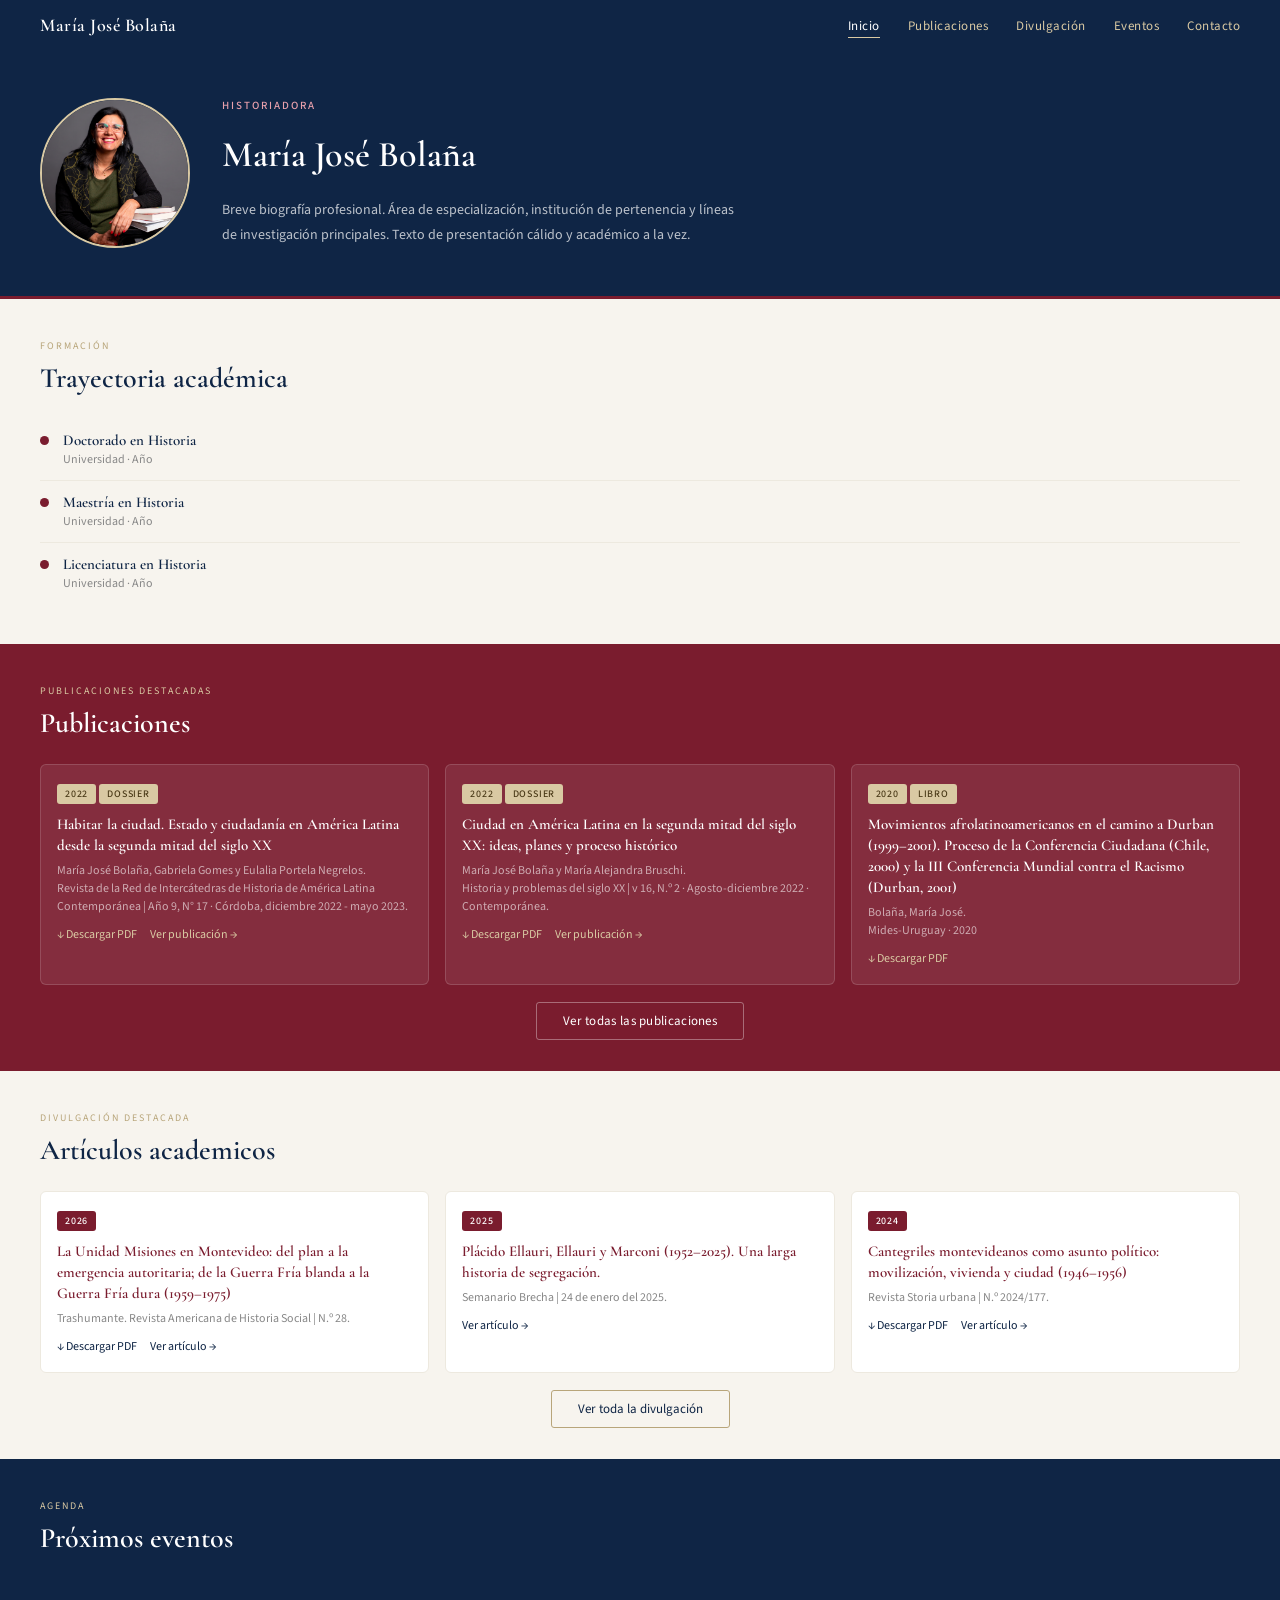
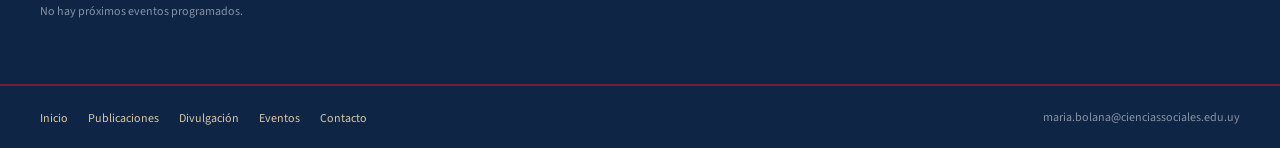
==== index.html @ d5c22af6 "agrego mas meta" ====
<!DOCTYPE html>
<html lang="es">
<head>
  <meta charset="UTF-8">
  <meta name="viewport" content="width=device-width, initial-scale=1.0">
  <meta name="description" content="María José Bolaña, historiadora.">
  <meta name="keywords" content="maría josé bolaña, historiadora, montevideo, uruguay, publicaciones, artículos, eventos, contacto, facultad de ciencias sociales, universidad de la república, udelar, historia">
  <link rel="icon" href="favicon.ico" type="image/x-icon">
  <meta property="og:title" content="María José Bolaña">  
  <meta property="og:image" content="https://mariajosebolana.netlify.app/assets/perfil-mariajose.jpeg" />
  <meta property="og:description" content="María José Bolaña, historiadora.">
  <title>María José Bolaña</title>
  <link rel="stylesheet" href="./css/styles.css">
</head>
<body>

  <nav class="navbar">
    <a href="index.html" class="navbar-brand">María José Bolaña</a>
    <button class="hamburger" onclick="toggleMenu()" aria-label="Menú">
      <span></span><span></span><span></span>
    </button>
    <ul class="navbar-links" id="navbar-links">
      <li><a href="#" class="current">Inicio</a></li>
      <li><a href="./pages/publicaciones.html">Publicaciones</a></li>
      <li><a href="./pages/articulos.html">Divulgación</a></li>
      <li><a href="./pages/eventos.html">Eventos</a></li>
      <li><a href="./pages/contacto.html">Contacto</a></li>
    </ul>
  </nav>

  <div class="contenedor">

    <!-- HERO -->
    <div class="hero">
      <div class="avatar">
        <img src="./assets/perfil-mariajose.jpeg" alt="Foto de perfil" onerror="this.style.display='none'; this.parentNode.innerHTML='foto<br>perfil'">
      </div>
      <div class="hero-texto">
        <div class="subtitulo-hero">Historiadora</div>
        <h1>María José Bolaña</h1>
        <p>Breve biografía profesional. Área de especialización, institución de pertenencia y líneas de investigación principales. Texto de presentación cálido y académico a la vez.</p>
      </div>
    </div>

    <!-- FORMACIÓN -->
    <div class="b-crema fade-in">
      <div class="label">Formación</div>
      <div class="titulo">Trayectoria académica</div>
      <ul class="form-lista">
        <li class="form-item">
          <div class="form-dot"></div>
          <div><h4>Doctorado en Historia</h4><p>Universidad · Año</p></div>
        </li>
        <li class="form-item">
          <div class="form-dot"></div>
          <div><h4>Maestría en Historia</h4><p>Universidad · Año</p></div>
        </li>
        <li class="form-item">
          <div class="form-dot"></div>
          <div><h4>Licenciatura en Historia</h4><p>Universidad · Año</p></div>
        </li>
      </ul>
    </div>

    <!-- PUBLICACIONES DESTACADAS -->
    <div class="b-borgona fade-in">
      <div class="label">Publicaciones destacadas</div>
      <div class="titulo">Publicaciones</div>
      <div class="cards3">
        <div class="card-borgona">
          <span class="tag tag-arena">2022</span>
          <span class="tag tag-arena">Dossier</span>
          <h3>Habitar la ciudad. Estado y ciudadanía en América Latina desde la segunda mitad del siglo XX</h3>
          <p>María José Bolaña, Gabriela Gomes y Eulalia Portela Negrelos.</p>
          <p>Revista de la Red de Intercátedras de Historia de América Latina Contemporánea | Año 9, N° 17 · Córdoba, diciembre 2022 - mayo 2023.</p>
          <a class="art-link-crema" href="./assets/Dossier-Habitar.pdf" download>↓ Descargar PDF</a>
          <a href="https://revistas.unc.edu.ar/index.php/RIHALC/issue/view/2604">Ver publicación →</a>
        </div>
        <div class="card-borgona">
          <span class="tag tag-arena">2022</span>
          <span class="tag tag-arena">Dossier</span>
          <h3>Ciudad en América Latina en la segunda mitad del siglo XX: ideas, planes y proceso histórico</h3>
          <p>María José Bolaña y María Alejandra Bruschi.</p>
          <p>Historia y problemas del siglo XX | v 16, N.º 2 · Agosto-diciembre 2022 · Contemporánea.</p>
          <a class="art-link-crema" href="./assets/Dossier-ciudad.pdf" download>↓ Descargar PDF</a>
          <a href="https://ojs.fhce.edu.uy/index.php/cont/issue/view/119">Ver publicación →</a>
        </div>
        <div class="card-borgona">
          <span class="tag tag-arena">2020</span>
          <span class="tag tag-arena">Libro</span>
          <h3>Movimientos afrolatinoamericanos en el camino a Durban (1999–2001). Proceso de la Conferencia Ciudadana (Chile, 2000) y la III Conferencia Mundial contra el Racismo (Durban, 2001)</h3>
          <p>Bolaña, María José.</p>
          <p>Mides-Uruguay · 2020</p>
          <a class="art-link-crema" href="./assets/Libro-Movimientos.pdf" download>↓ Descargar PDF</a>
        </div>
      </div>
      <div class="ver-mas">
        <a target="_blank" href="./pages/publicaciones.html" class="btn-ghost">Ver todas las publicaciones</a>
      </div>
    </div>

    <!-- DIVULGACIÓN DESTACADA -->
    <div class="b-crema fade-in">
      <div class="label">Divulgación destacada</div>
      <div class="titulo">Artículos academicos</div>
      <div class="cards3">
        <div class="card-crema">
          <span class="tag tag-borgona">2026</span>
          <h3>La Unidad Misiones en Montevideo: del plan a la emergencia autoritaria; de la Guerra Fría blanda a la Guerra Fría dura (1959–1975)</h3>
          <p>Trashumante. Revista Americana de Historia Social | N.º 28.</p>
          <a class="art-link-crema" href="./assets/Articulo-Misiones.pdf" download>↓ Descargar PDF</a>
          <a class="art-link-crema" href="https://revistatrashumante.com/avada_portfolio/numero-28/" target="_blank">Ver artículo →</a>
        </div>
         <div class="card-crema">
          <span class="tag tag-borgona">2025</span>
          <h3>Plácido Ellauri, Ellauri y Marconi (1952–2025). Una larga historia de segregación.</h3>
          <p>Semanario Brecha | 24 de enero del 2025.</p>
          <a class="art-link-crema" href="https://brecha.com.uy/una-larga-historia-de-segregacion/" target="_blank">Ver artículo →</a>
        </div>
        <div class="card-crema">
          <span class="tag tag-borgona">2024</span>
          <h3>Cantegriles montevideanos como asunto político: movilización, vivienda y ciudad (1946–1956)</h3>
          <p>Revista Storia urbana | N.º 2024/177.</p>
          <a class="art-link-crema" href="./assets/Articulo-Cantegriles.pdf" download>↓ Descargar PDF</a>
          <a class="art-link-crema" href="https://www.francoangeli.it/riviste/articolo/77401" target="_blank">Ver artículo →</a>
        </div>
      </div>
      <div class="ver-mas">
        <a target="_blank" href="./pages/articulos.html" class="btn-outline">Ver toda la divulgación</a>
      </div>
    </div>

    <!-- PRÓXIMOS EVENTOS -->
    <div class="b-azul fade-in">
      <div class="label">Agenda</div>
      <div class="titulo">Próximos eventos</div>
      <p class="no-events">No hay próximos eventos programados.</p>
      <!-- <div class="ev">
        <div class="ev-fecha"><span class="mes">ago</span><span class="dia">14</span></div>
        <div class="ev-info"><h4>Ítem</h4><p>Institución · Ciudad</p></div>
      </div>
      <div class="ev">
        <div class="ev-fecha"><span class="mes">sep</span><span class="dia">3</span></div>
        <div class="ev-info"><h4>Ítem</h4><p>Institución · Ciudad</p></div>
      </div>
      <div class="ver-mas" style="margin-top: 16px;">
        <button class="btn-ghost" onclick="navigate('pages/eventos.html')">Ver todos los eventos</button>
      </div> -->
    </div>

    <!-- FOOTER -->
    <footer class="footer">
      <ul class="footer-links">
        <li><a href="#">Inicio</a></li>
        <li><a href="./pages/publicaciones.html">Publicaciones</a></li>
        <li><a href="./pages/articulos.html">Divulgación</a></li>
        <li><a href="./pages/eventos.html">Eventos</a></li>
        <li><a href="./pages/contacto.html">Contacto</a></li>
      </ul>
      <span class="footer-mail">maria.bolana@cienciassociales.edu.uy</span>
    </footer>

  </div>

  <script src="./js/menu.js"></script>

</body>
</html>
---- css/styles.css ----
@import url('https://fonts.googleapis.com/css2?family=Cormorant+Garamond:wght@400;500;600&family=Source+Sans+3:wght@400;500&display=swap');

:root {
  --azul: #0f2545;
  --azul-claro: #22508a;
  --borgona: #7A1C2E;
  --borgona-claro: #912233;
  --arena: #D9C9A3;
  --arena-dark: #b8a57a;
  --crema: #F7F4EE;
  --crema-dark: #ede9df;
  --tinta: #1a1a1a;
  --borde-claro: rgba(255,255,255,0.15);
}

* { box-sizing: border-box; margin: 0; padding: 0; }

body {
  font-family: 'Source Sans 3', sans-serif;
  background: #e8e4dc;
  color: var(--tinta);
  overflow-x: hidden;
}

.contenedor {
  width: 100%;
}

/* ── NAVBAR ── */
.navbar {
  background: var(--azul);
  padding: 14px max(40px, calc((100% - 1400px) / 2));
  display: flex;
  justify-content: space-between;
  align-items: center;
  position: sticky;
  top: 0;
  z-index: 100;
}

.navbar-brand {
  font-family: 'Cormorant Garamond', serif;
  color: white;
  font-size: 18px;
  font-weight: 600;
  letter-spacing: 0.5px;
  text-decoration: none;
}

.navbar-links {
  display: flex;
  gap: 28px;
  list-style: none;
}

.navbar-links a {
  color: var(--arena);
  font-size: 13px;
  text-decoration: none;
  letter-spacing: 0.5px;
  transition: color 0.2s;
}

.navbar-links a:hover,
.navbar-links a.current {
  color: white;
  border-bottom: 1px solid var(--arena);
  padding-bottom: 2px;
}

/* ── BLOQUES ── */
.b-azul   { background: var(--azul);   padding: 40px; }
.b-borgona { background: var(--borgona); padding: 40px; }
.b-crema  { background: var(--crema);  padding: 40px; }

.b-azul > *,
.b-borgona > *,
.b-crema > *,
.hero > *:not(.avatar) {
  max-width: 1400px;
}

.b-azul,
.b-borgona,
.b-crema {
  display: flex;
  flex-direction: column;
  align-items: stretch;
  padding: 40px max(40px, calc((100% - 1400px) / 2));
}

.b-azul   .label,
.b-borgona .label { font-size: 10px; letter-spacing: 2px; text-transform: uppercase; color: var(--arena); margin-bottom: 8px; }
.b-crema  .label  { font-size: 10px; letter-spacing: 2px; text-transform: uppercase; color: var(--arena-dark); margin-bottom: 8px; }

.b-azul   .titulo,
.b-borgona .titulo { font-family: 'Cormorant Garamond', serif; font-size: 28px; font-weight: 600; color: white; margin-bottom: 24px; }
.b-crema  .titulo  { font-family: 'Cormorant Garamond', serif; font-size: 28px; font-weight: 600; color: var(--azul); margin-bottom: 24px; }

/* ── HERO ── */
.hero {
  background: var(--azul);
  padding: 48px max(40px, calc((100% - 1400px) / 2));
  display: flex;
  gap: 32px;
  align-items: flex-start;
  border-bottom: 3px solid var(--borgona);
}

.avatar {
  width: 150px;
  height: 150px;
  border-radius: 50%;
  background: rgba(255,255,255,0.12);
  flex-shrink: 0;
  display: flex;
  align-items: center;
  justify-content: center;
  color: var(--arena);
  font-size: 12px;
  text-align: center;
  border: 2px solid var(--arena);
  overflow: hidden;
}

.avatar img {
  width: 100%;
  height: 100%;
  object-fit: cover;
}

.hero-texto {
  display: flex;
  flex-direction: column;
  gap: 10px;
  max-width: 600px;
}

.hero-texto .subtitulo-hero {
  font-size: 11px;
  letter-spacing: 2px;
  text-transform: uppercase;
  color: var(--borgona-claro);
  margin-bottom: 10px;
  font-weight: 500;
  color: #e8a0ac;
}

.hero-texto h1 {
  font-family: 'Cormorant Garamond', serif;
  font-size: 36px;
  font-weight: 600;
  color: white;
  margin-bottom: 12px;
  line-height: 1.2;
}

.hero-texto p {
  font-size: 14px;
  color: rgba(255,255,255,0.72);
  line-height: 1.75;
  max-width: 520px;
}

/* ── FORMACIÓN ── */
.form-lista { list-style: none; }
.form-item {
  display: flex;
  gap: 14px;
  align-items: flex-start;
  padding: 12px 0;
  border-bottom: 1px solid var(--crema-dark);
}
.form-item:last-child { border: none; }
.form-dot {
  width: 9px; height: 9px;
  border-radius: 50%;
  background: var(--borgona);
  margin-top: 5px;
  flex-shrink: 0;
}
.form-item h4 {
  font-family: 'Cormorant Garamond', serif;
  font-size: 15px;
  font-weight: 600;
  color: var(--azul);
  margin-bottom: 2px;
}
.form-item p { font-size: 12px; color: #888; }

/* ── CARDS ── */
.cards3 { display: grid; grid-template-columns: repeat(3, 1fr); gap: 16px; }

.card-borgona {
  border: 1px solid rgba(255,255,255,0.15);
  border-radius: 6px;
  padding: 16px;
  background: rgba(255,255,255,0.08);
}
.card-borgona h3 {
  font-family: 'Cormorant Garamond', serif;
  font-size: 15px;
  font-weight: 600;
  color: white;
  margin-bottom: 6px;
  line-height: 1.4;
}
.card-borgona p  { font-size: 12px; color: rgba(255,255,255,0.6); line-height: 1.5; }
.card-borgona a  { font-size: 12px; color: var(--arena); text-decoration: none; display: inline-block; margin-top: 10px; }

.card-crema {
  border: 1px solid var(--crema-dark);
  border-radius: 6px;
  padding: 16px;
  background: white;
}
.card-crema h3 {
  font-family: 'Cormorant Garamond', serif;
  font-size: 15px;
  font-weight: 600;
  color: var(--borgona);
  margin-bottom: 6px;
  line-height: 1.4;
}
.card-crema p  { font-size: 12px; color: #888; line-height: 1.5; }
.card-crema a  { font-size: 12px; color: var(--azul); text-decoration: none; display: inline-block; margin-top: 10px; }

/* ── TAGS ── */
.tag {
  font-size: 10px;
  text-transform: uppercase;
  letter-spacing: 0.8px;
  display: inline-block;
  padding: 3px 8px;
  border-radius: 3px;
  margin-bottom: 10px;
  font-weight: 500;
}
.tag-arena  { background: var(--arena); color: #4a3a18; }
.tag-borgona { background: var(--borgona); color: white; }
.tag-azul   { background: var(--azul); color: white; }

/* ── BOTONES ── */
.ver-mas { text-align: center; margin-top: 24px; }
.btn-ghost {
  background: transparent;
  border: 1px solid rgba(255,255,255,0.35);
  color: white;
  font-size: 13px;
  padding: 9px 26px;
  border-radius: 3px;
  font-family: 'Source Sans 3', sans-serif;
  cursor: pointer;
  letter-spacing: 0.3px;
  transition: border-color 0.2s;
}
.btn-ghost:hover { border-color: rgba(255,255,255,0.7); }
.btn-outline {
  background: transparent;
  border: 1px solid var(--arena-dark);
  color: var(--azul);
  font-size: 13px;
  padding: 9px 26px;
  border-radius: 3px;
  cursor: pointer;
  font-family: 'Source Sans 3', sans-serif;
  transition: border-color 0.2s;
}
.btn-outline:hover { border-color: var(--borgona); color: var(--borgona); }

a{
  text-decoration: none;
}

/* ── EVENTOS ── */
.ev {
  display: flex;
  gap: 18px;
  align-items: flex-start;
  padding: 14px 0;
  border-bottom: 1px solid rgba(255,255,255,0.12);
}
.ev:last-child { border: none; }

.no-events {
  font-size: 12px;
  color: rgba(255,255,255,0.5);
  padding: 24px 0;
}

.ev-fecha {
  background: rgba(255,255,255,0.1);
  border: 1px solid rgba(255,255,255,0.2);
  border-radius: 5px;
  width: 48px; height: 48px;
  display: flex;
  flex-direction: column;
  align-items: center;
  justify-content: center;
  flex-shrink: 0;
}
.ev-fecha .mes { font-size: 9px; letter-spacing: 1px; text-transform: uppercase; color: var(--arena); }
.ev-fecha .dia { font-family: 'Cormorant Garamond', serif; font-size: 22px; font-weight: 600; color: white; line-height: 1; }

.ev-info h4 { font-family: 'Cormorant Garamond', serif; font-size: 16px; font-weight: 600; color: white; margin-bottom: 3px; }
.ev-info p  { font-size: 12px; color: rgba(255,255,255,0.55); }

.art-link-crema { color: var(--borgona); font-size: 12px; text-decoration: none; transition: opacity 0.2s; margin-right: 10px;}
.art-link-crema:hover { opacity: 0.7; }

/* ── FOOTER ── */
.footer {
  background: #0f2545;
  padding: 20px max(40px, calc((100% - 1400px) / 2));
  display: flex;
  justify-content: space-between;
  align-items: center;
  border-top: 2px solid var(--borgona);
}
.footer-links { display: flex; gap: 20px; list-style: none; }
.footer-links a { color: var(--arena); font-size: 12px; text-decoration: none; }
.footer-links a:hover { color: white; }
.footer-mail { font-size: 12px; color: rgba(255,255,255,0.5); }

/* ── TRANSICIÓN DE PÁGINA ── */
body {
  animation: fadeInPage 0.4s ease;
}
@keyframes fadeInPage {
  from { opacity: 0; transform: translateY(8px); }
  to   { opacity: 1; transform: translateY(0); }
}

/* ── FADE IN AL SCROLL ── */
.fade-in {
  opacity: 0;
  transform: translateY(28px);
  transition: opacity 0.6s ease, transform 0.6s ease;
}
.fade-in.visible {
  opacity: 1;
  transform: translateY(0);
}

/* ── HOVER CARDS ── */
.card-borgona {
  transition: transform 0.25s ease, box-shadow 0.25s ease, background 0.25s ease;
}
.card-borgona:hover {
  transform: translateY(-4px);
  background: rgba(255,255,255,0.14);
  box-shadow: 0 8px 24px rgba(0,0,0,0.2);
}

.card-crema {
  transition: transform 0.25s ease, box-shadow 0.25s ease;
}
.card-crema:hover {
  transform: translateY(-4px);
  box-shadow: 0 8px 24px rgba(0,0,0,0.1);
}

/* ── HAMBURGER ── */
.hamburger {
  display: none;
  flex-direction: column;
  gap: 5px;
  background: none;
  border: none;
  cursor: pointer;
  padding: 4px;
}
.hamburger span {
  display: block;
  width: 24px;
  height: 2px;
  background: var(--arena);
  border-radius: 2px;
  transition: all 0.25s ease;
}
.hamburger.active span:nth-child(1) { transform: translateY(7px) rotate(45deg); }
.hamburger.active span:nth-child(2) { opacity: 0; }
.hamburger.active span:nth-child(3) { transform: translateY(-7px) rotate(-45deg); }

/* ── RESPONSIVE ── */
@media (max-width: 768px) {
  .hamburger { display: flex; }

  .navbar-links {
    display: none;
    flex-direction: column;
    gap: 0;
    position: absolute;
    top: 100%;
    left: 0; right: 0;
    background: var(--azul);
    padding: 8px 0 16px;
    border-top: 1px solid rgba(255,255,255,0.1);
  }
  .navbar-links.open { display: flex; }
  .navbar-links li a {
    display: block;
    padding: 12px 24px;
    font-size: 15px;
    border-bottom: none !important;
  }
  .navbar { position: relative; }

  .hero { flex-direction: column; align-items: center; text-align: center; padding: 36px 24px; }
  .hero-texto p { max-width: 100%; }
  .b-azul, .b-borgona, .b-crema { padding: 28px 24px; }
  .cards3 { grid-template-columns: 1fr; }
  .footer { flex-direction: column; gap: 12px; padding: 20px 24px; text-align: center; }
  .footer-links { flex-wrap: wrap; justify-content: center; }
}
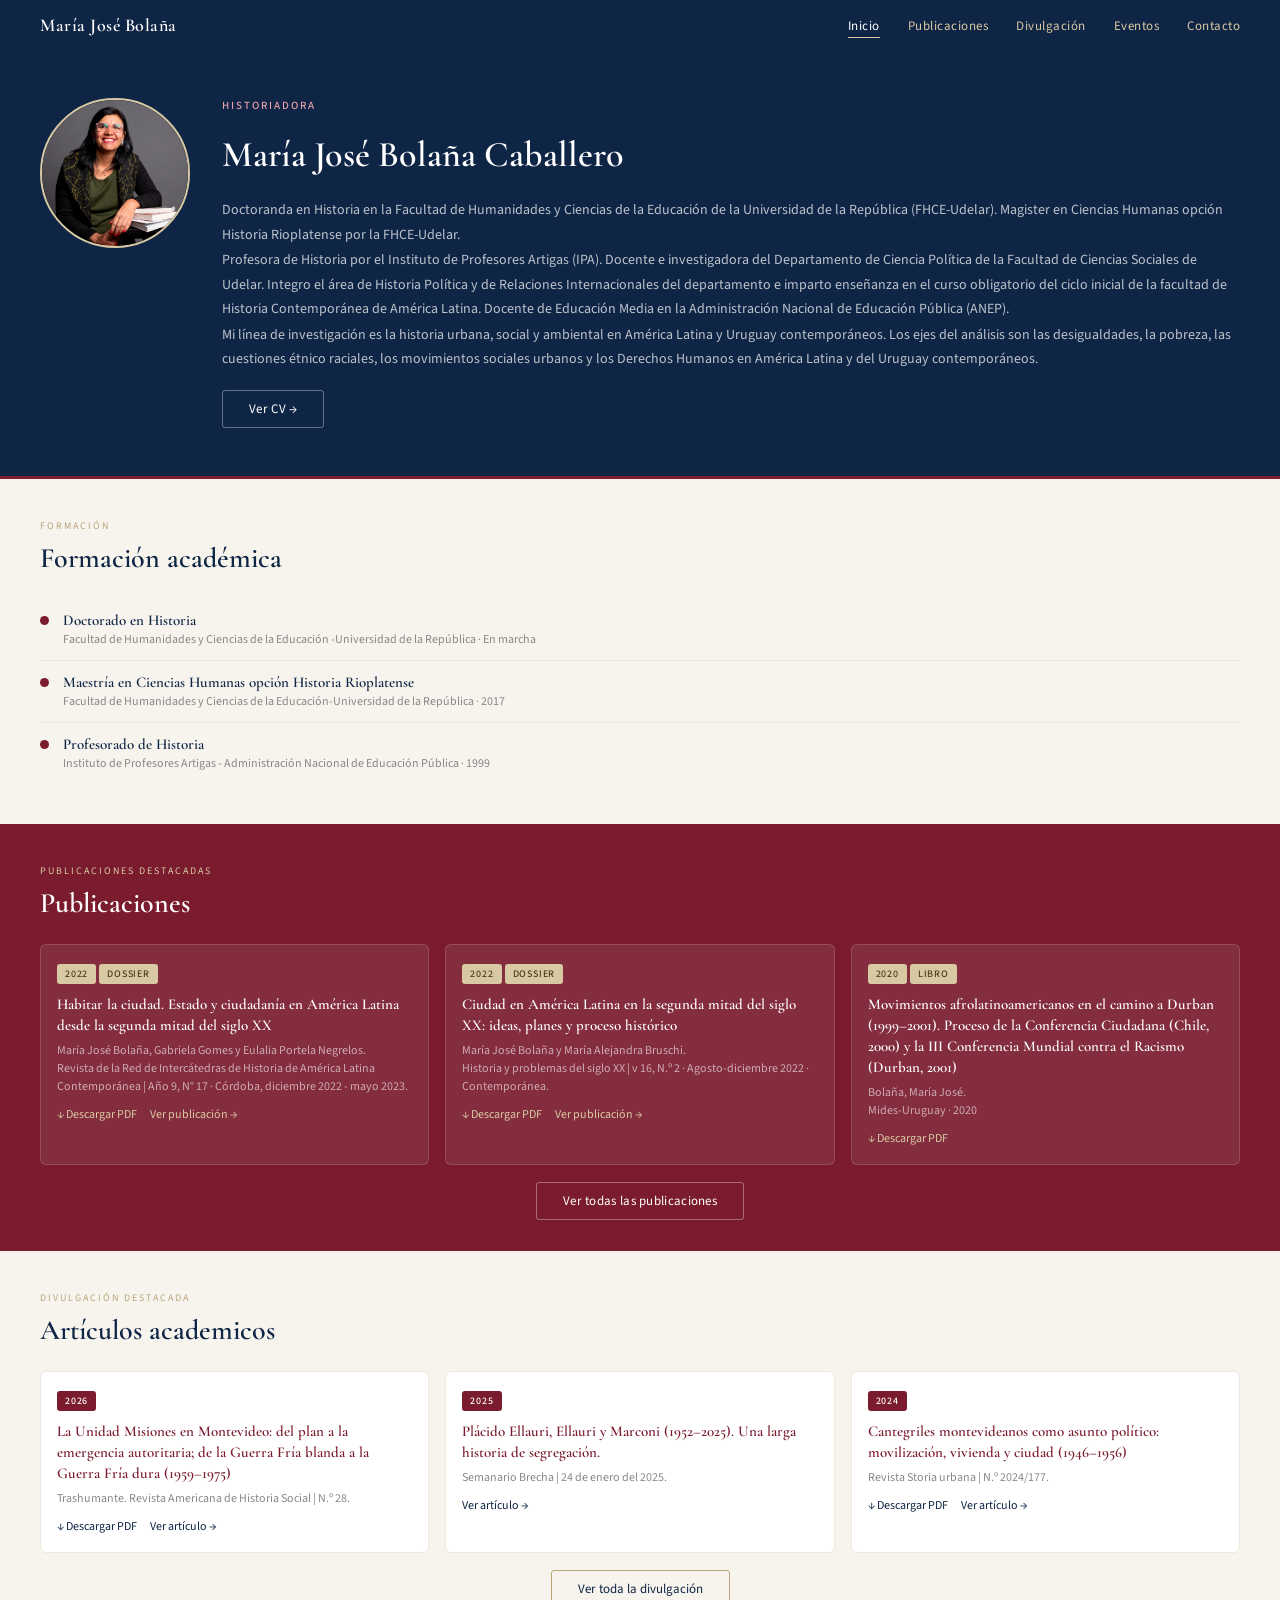
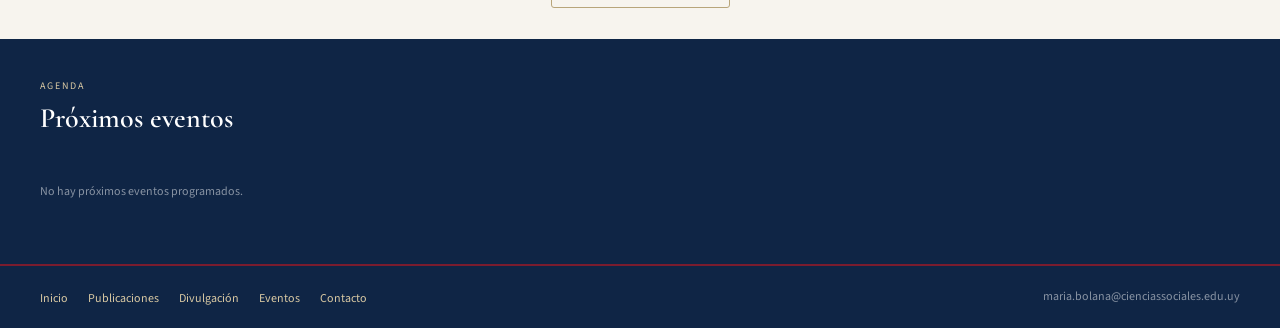
==== commit cf7ea813: "agrego biografía, eventos, y formacion" ====
--- a/index.html
+++ b/index.html
@@ -37,27 +37,32 @@
       </div>
       <div class="hero-texto">
         <div class="subtitulo-hero">Historiadora</div>
-        <h1>María José Bolaña</h1>
-        <p>Breve biografía profesional. Área de especialización, institución de pertenencia y líneas de investigación principales. Texto de presentación cálido y académico a la vez.</p>
+        <h1>María José Bolaña Caballero</h1>
+        <div class="hero-bio">
+          <p>Doctoranda en Historia en la Facultad de Humanidades y Ciencias de la Educación de la Universidad de la República (FHCE-Udelar). Magister en Ciencias Humanas opción Historia Rioplatense por la FHCE-Udelar.</p>
+          <p>Profesora de Historia por el Instituto de Profesores Artigas (IPA). Docente e investigadora del Departamento de Ciencia Política de la Facultad de Ciencias Sociales de Udelar. Integro el área de Historia Política y de Relaciones Internacionales del departamento e imparto enseñanza en el curso obligatorio del ciclo inicial de la facultad de Historia Contemporánea de América Latina. Docente de Educación Media en la Administración Nacional de Educación Pública (ANEP).</p>
+          <p>Mi línea de investigación es la historia urbana, social y ambiental en América Latina y Uruguay contemporáneos. Los ejes del análisis son las desigualdades, la pobreza, las cuestiones étnico raciales, los movimientos sociales urbanos y los Derechos Humanos en América Latina y del Uruguay contemporáneos.</p>
+        </div>
+        <a href="./assets/cvuy María José Bolaña. Setiembre 2026.pdf" target="_blank" class="btn-ghost btn-cv">Ver CV →</a>
       </div>
     </div>
 
     <!-- FORMACIÓN -->
     <div class="b-crema fade-in">
       <div class="label">Formación</div>
-      <div class="titulo">Trayectoria académica</div>
+      <div class="titulo">Formación académica</div>
       <ul class="form-lista">
         <li class="form-item">
           <div class="form-dot"></div>
-          <div><h4>Doctorado en Historia</h4><p>Universidad · Año</p></div>
+          <div><h4>Doctorado en Historia</h4><p>Facultad de Humanidades y Ciencias de la Educación -Universidad de la República · En marcha</p></div>
         </li>
         <li class="form-item">
           <div class="form-dot"></div>
-          <div><h4>Maestría en Historia</h4><p>Universidad · Año</p></div>
+          <div><h4>Maestría en Ciencias Humanas opción Historia Rioplatense</h4><p>Facultad de Humanidades y Ciencias de la Educación-Universidad de la República · 2017</p></div>
         </li>
         <li class="form-item">
           <div class="form-dot"></div>
-          <div><h4>Licenciatura en Historia</h4><p>Universidad · Año</p></div>
+          <div><h4>Profesorado de Historia</h4><p>Instituto de Profesores Artigas - Administración Nacional de Educación Pública · 1999</p></div>
         </li>
       </ul>
     </div>
--- a/css/styles.css
+++ b/css/styles.css
@@ -128,12 +128,26 @@
   height: 100%;
   object-fit: cover;
 }
+.hero-bio p {
+  line-height: 1;  
+}
+.hero-bio p + p {
+  margin-top: 1px;  
+}
 
 .hero-texto {
   display: flex;
   flex-direction: column;
   gap: 10px;
-  max-width: 600px;
+  flex: 1; 
+  max-width: none;
+}
+
+.hero-texto p {
+  font-size: 14px;
+  color: rgba(255,255,255,0.72);
+  line-height: 1.75;
+  max-width: none;
 }
 
 .hero-texto .subtitulo-hero {
@@ -155,11 +169,10 @@
   line-height: 1.2;
 }
 
-.hero-texto p {
-  font-size: 14px;
-  color: rgba(255,255,255,0.72);
-  line-height: 1.75;
-  max-width: 520px;
+.btn-cv {
+  display: inline-block;
+  align-self: flex-start;  /* evita que el botón se estire a todo el ancho */
+  margin-top: 8px;
 }
 
 /* ── FORMACIÓN ── */
@@ -384,6 +397,9 @@
 
 /* ── RESPONSIVE ── */
 @media (max-width: 768px) {
+
+  .btn-cv { align-self: center; }
+
   .hamburger { display: flex; }
 
   .navbar-links {
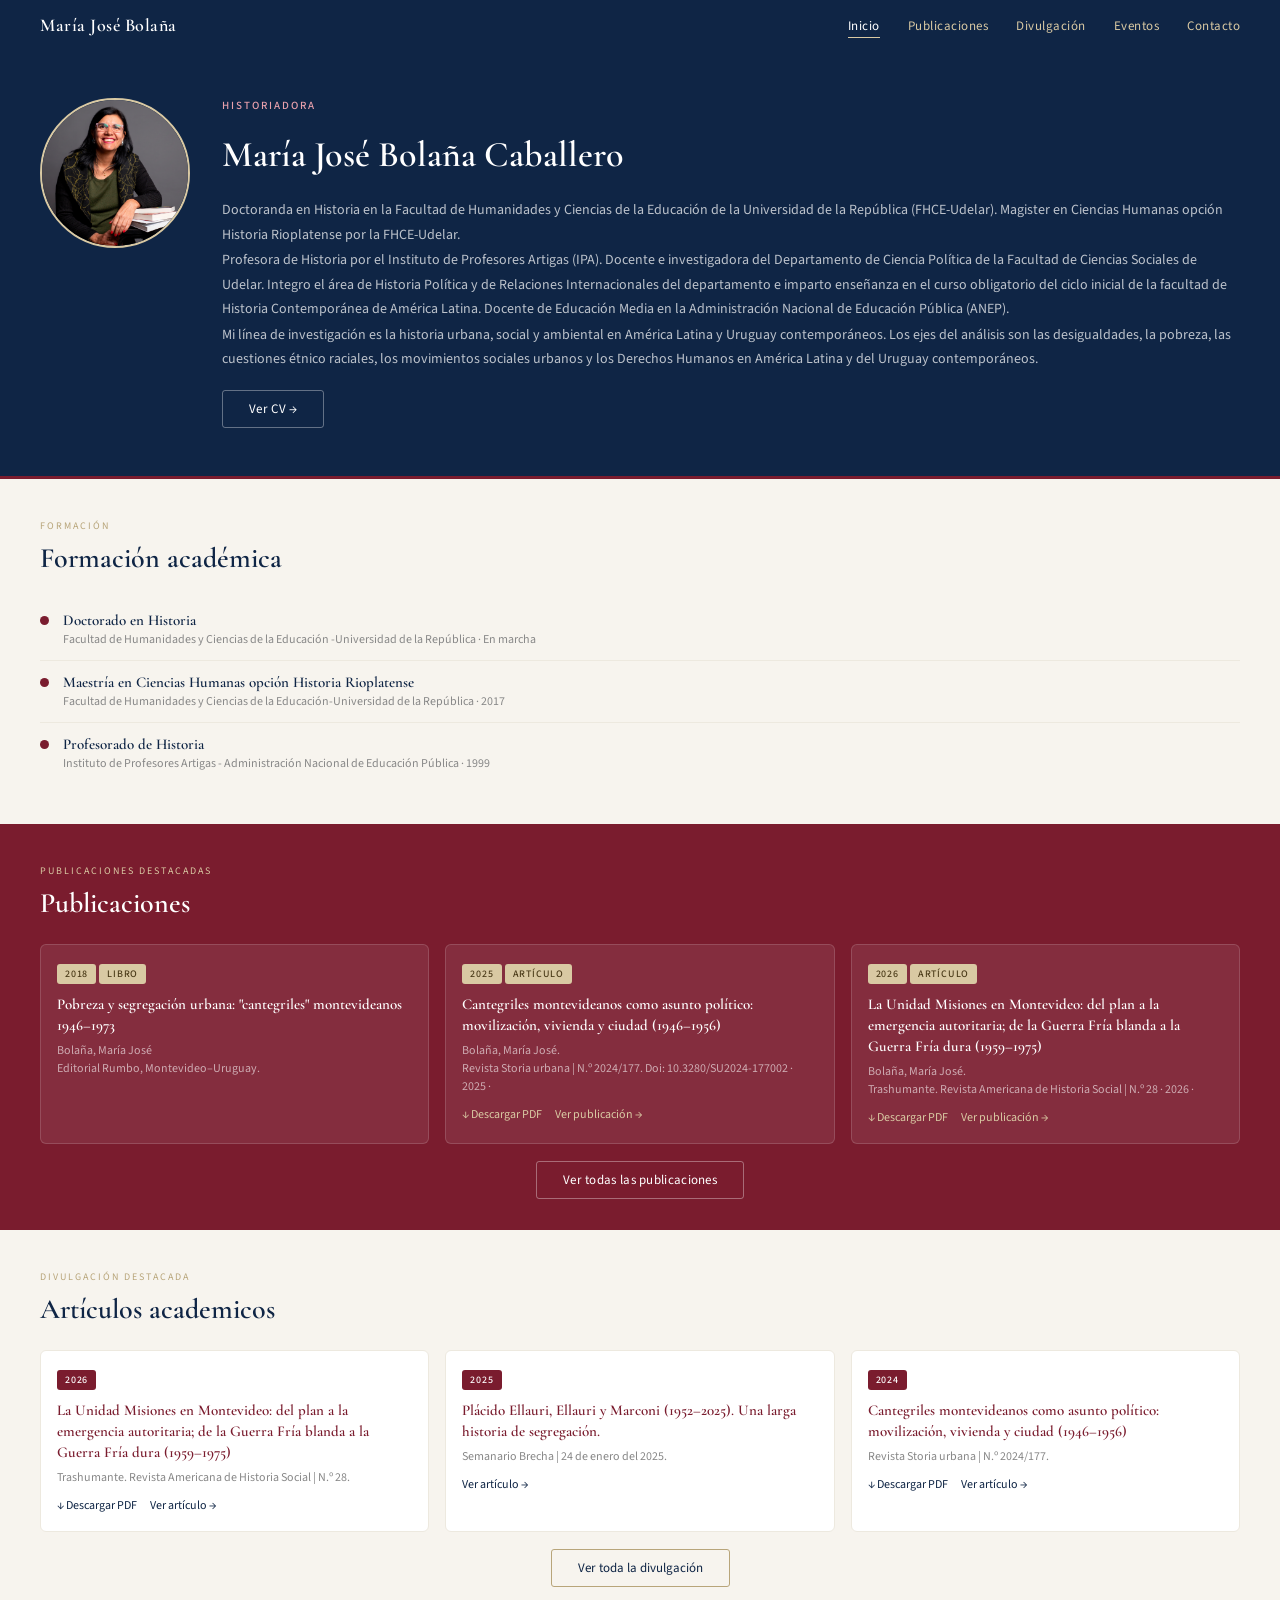
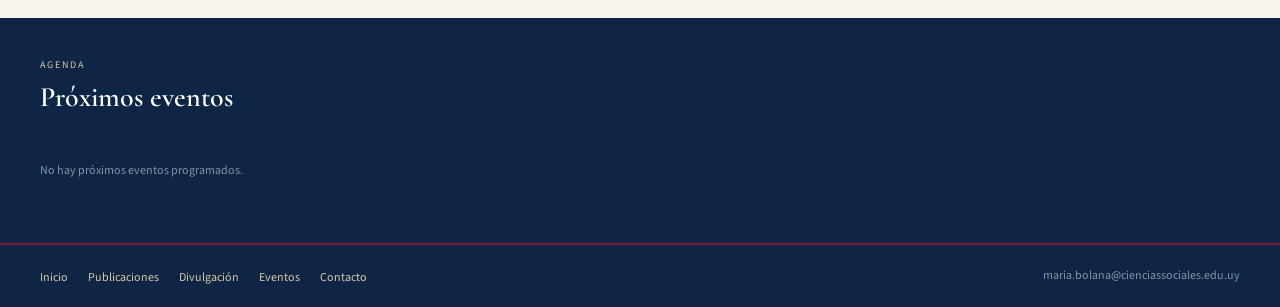
==== commit ba88b0d5: "ajusto publicaciones destacadas en inicio" ====
--- a/index.html
+++ b/index.html
@@ -73,30 +73,33 @@
       <div class="titulo">Publicaciones</div>
       <div class="cards3">
         <div class="card-borgona">
-          <span class="tag tag-arena">2022</span>
-          <span class="tag tag-arena">Dossier</span>
-          <h3>Habitar la ciudad. Estado y ciudadanía en América Latina desde la segunda mitad del siglo XX</h3>
-          <p>María José Bolaña, Gabriela Gomes y Eulalia Portela Negrelos.</p>
-          <p>Revista de la Red de Intercátedras de Historia de América Latina Contemporánea | Año 9, N° 17 · Córdoba, diciembre 2022 - mayo 2023.</p>
-          <a class="art-link-crema" href="./assets/Dossier-Habitar.pdf" download>↓ Descargar PDF</a>
-          <a href="https://revistas.unc.edu.ar/index.php/RIHALC/issue/view/2604">Ver publicación →</a>
+          <span class="tag tag-arena">2018</span>
+          <span class="tag tag-arena">Libro</span>
+          <h3>Pobreza y segregación urbana: "cantegriles" montevideanos 1946–1973</h3>
+          <p>Bolaña, María José</p>
+          <p>Editorial Rumbo, Montevideo–Uruguay.</p>
+          <!-- <a class="art-link-crema" href="./assets/Dossier-Habitar.pdf" download>↓ Descargar PDF</a>
+          <a href="https://revistas.unc.edu.ar/index.php/RIHALC/issue/view/2604">Ver publicación →</a> -->
         </div>
+
         <div class="card-borgona">
-          <span class="tag tag-arena">2022</span>
-          <span class="tag tag-arena">Dossier</span>
-          <h3>Ciudad en América Latina en la segunda mitad del siglo XX: ideas, planes y proceso histórico</h3>
-          <p>María José Bolaña y María Alejandra Bruschi.</p>
-          <p>Historia y problemas del siglo XX | v 16, N.º 2 · Agosto-diciembre 2022 · Contemporánea.</p>
-          <a class="art-link-crema" href="./assets/Dossier-ciudad.pdf" download>↓ Descargar PDF</a>
-          <a href="https://ojs.fhce.edu.uy/index.php/cont/issue/view/119">Ver publicación →</a>
+          <span class="tag tag-arena">2025</span>
+          <span class="tag tag-arena">Artículo</span>
+          <h3>Cantegriles montevideanos como asunto político: movilización, vivienda y ciudad (1946–1956)</h3>
+          <p>Bolaña, María José.</p>
+          <p>Revista Storia urbana | N.º 2024/177. Doi: 10.3280/SU2024-177002 · 2025 ·</p>
+          <a class="art-link-crema" href="./assets/Articulo-Cantegriles.pdf" download>↓ Descargar PDF</a>
+          <a href="https://www.francoangeli.it/riviste/articolo/77401">Ver publicación →</a>
         </div>
+
         <div class="card-borgona">
-          <span class="tag tag-arena">2020</span>
-          <span class="tag tag-arena">Libro</span>
-          <h3>Movimientos afrolatinoamericanos en el camino a Durban (1999–2001). Proceso de la Conferencia Ciudadana (Chile, 2000) y la III Conferencia Mundial contra el Racismo (Durban, 2001)</h3>
+          <span class="tag tag-arena">2026</span>
+          <span class="tag tag-arena">Artículo</span>
+          <h3>La Unidad Misiones en Montevideo: del plan a la emergencia autoritaria; de la Guerra Fría blanda a la Guerra Fría dura (1959–1975)</h3>
           <p>Bolaña, María José.</p>
-          <p>Mides-Uruguay · 2020</p>
-          <a class="art-link-crema" href="./assets/Libro-Movimientos.pdf" download>↓ Descargar PDF</a>
+          <p>Trashumante. Revista Americana de Historia Social | N.º 28 · 2026 ·</p>
+          <a class="art-link-crema" href="./assets/Articulo-Misiones.pdf" download>↓ Descargar PDF</a>
+          <a href="https://revistatrashumante.com/avada_portfolio/numero-28/">Ver publicación →</a>
         </div>
       </div>
       <div class="ver-mas">
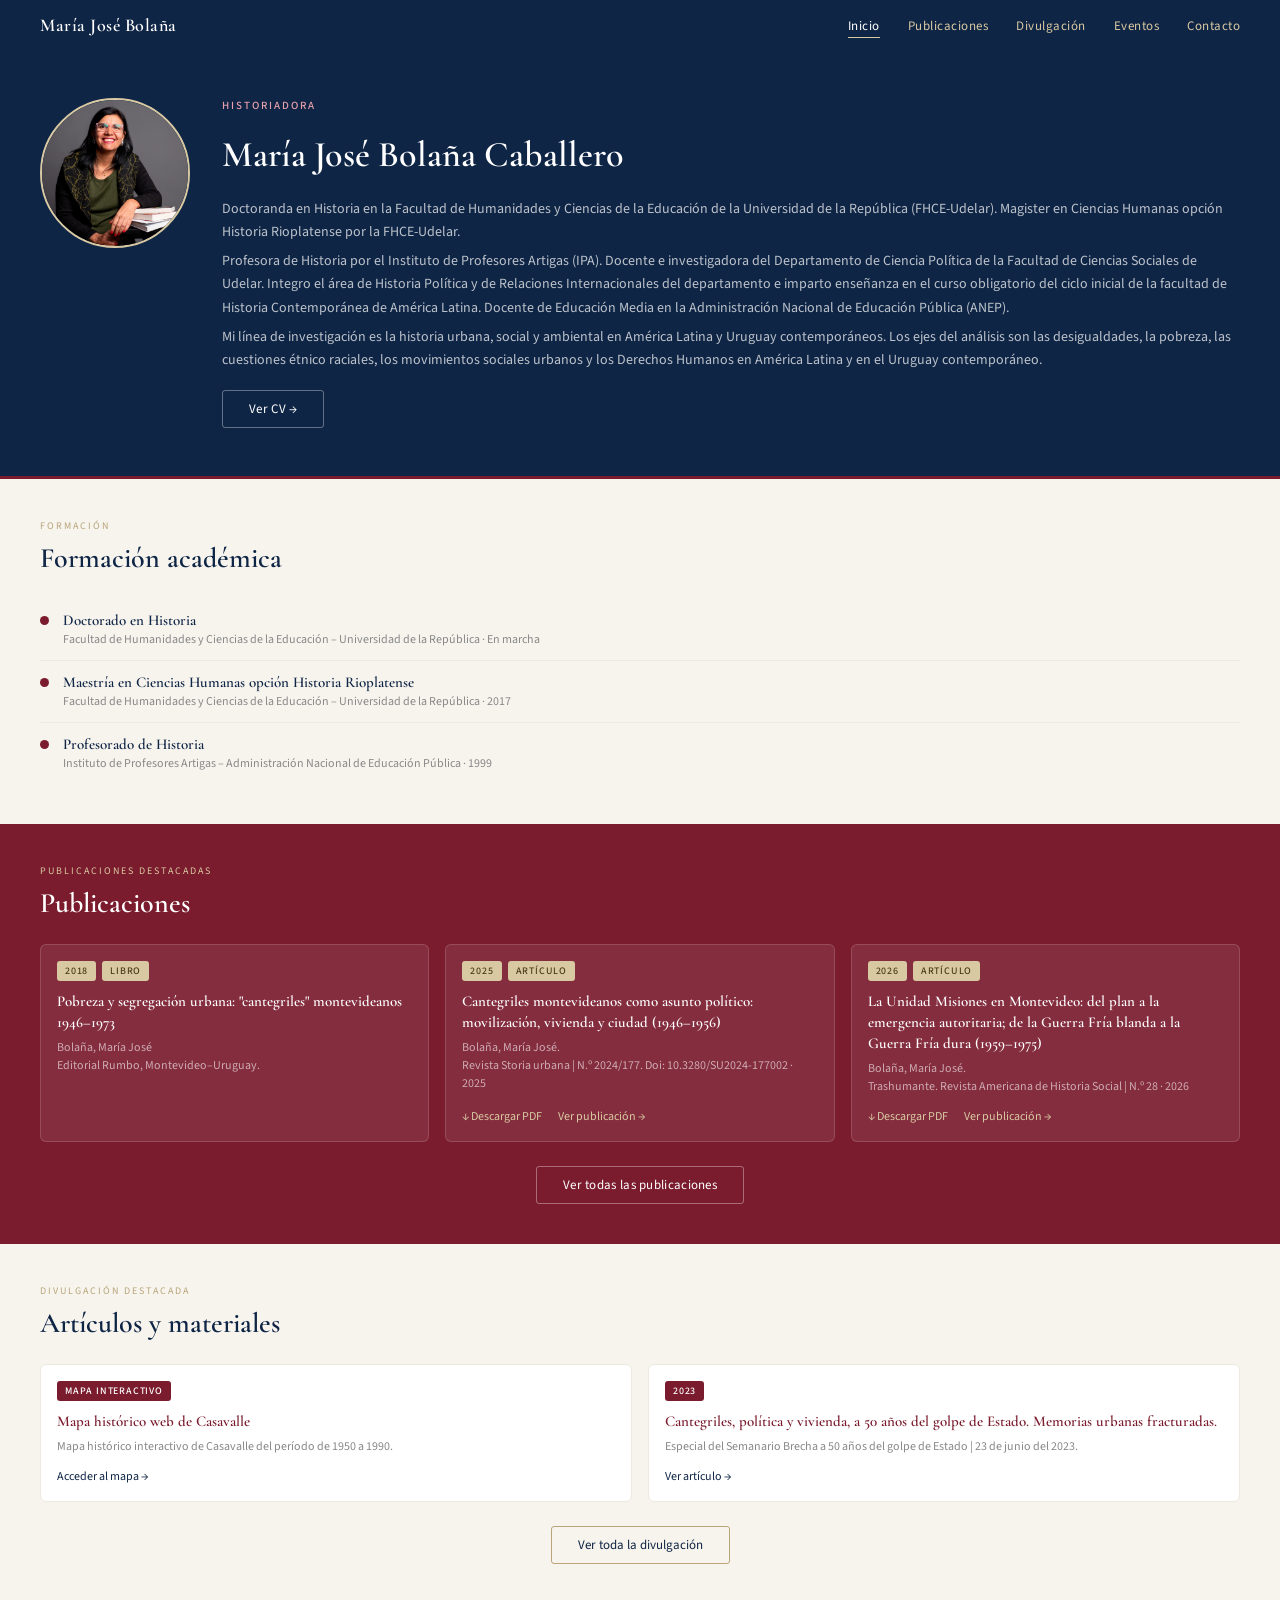
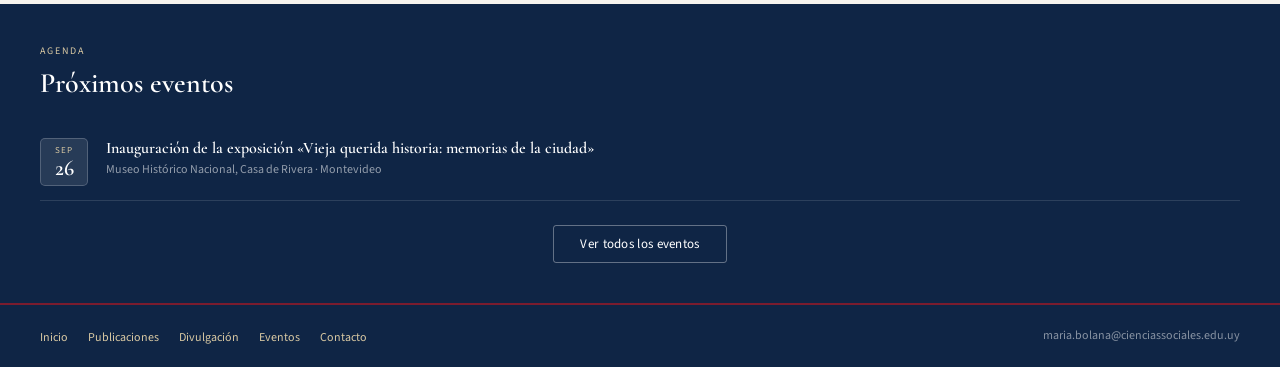
==== commit 1f6e8bcf: "corrijo" ====
--- a/index.html
+++ b/index.html
@@ -3,17 +3,21 @@
 <head>
   <meta charset="UTF-8">
   <meta name="viewport" content="width=device-width, initial-scale=1.0">
+  <title>María José Bolaña</title>
+
+  <!-- SEO y vista previa al compartir -->
   <meta name="description" content="María José Bolaña, historiadora.">
   <meta name="keywords" content="maría josé bolaña, historiadora, montevideo, uruguay, publicaciones, artículos, eventos, contacto, facultad de ciencias sociales, universidad de la república, udelar, historia">
+  <meta property="og:title" content="María José Bolaña">
+  <meta property="og:description" content="María José Bolaña, historiadora.">
+  <meta property="og:image" content="https://mariajosebolana.netlify.app/assets/perfil-mariajose.jpeg">
+
   <link rel="icon" href="favicon.ico" type="image/x-icon">
-  <meta property="og:title" content="María José Bolaña">  
-  <meta property="og:image" content="https://mariajosebolana.netlify.app/assets/perfil-mariajose.jpeg" />
-  <meta property="og:description" content="María José Bolaña, historiadora.">
-  <title>María José Bolaña</title>
   <link rel="stylesheet" href="./css/styles.css">
 </head>
 <body>
 
+  <!-- ══════════ NAVBAR ══════════ -->
   <nav class="navbar">
     <a href="index.html" class="navbar-brand">María José Bolaña</a>
     <button class="hamburger" onclick="toggleMenu()" aria-label="Menú">
@@ -30,7 +34,7 @@
 
   <div class="contenedor">
 
-    <!-- HERO -->
+    <!-- ══════════ HERO / BIOGRAFÍA ══════════ -->
     <div class="hero">
       <div class="avatar">
         <img src="./assets/perfil-mariajose.jpeg" alt="Foto de perfil" onerror="this.style.display='none'; this.parentNode.innerHTML='foto<br>perfil'">
@@ -41,122 +45,148 @@
         <div class="hero-bio">
           <p>Doctoranda en Historia en la Facultad de Humanidades y Ciencias de la Educación de la Universidad de la República (FHCE-Udelar). Magister en Ciencias Humanas opción Historia Rioplatense por la FHCE-Udelar.</p>
           <p>Profesora de Historia por el Instituto de Profesores Artigas (IPA). Docente e investigadora del Departamento de Ciencia Política de la Facultad de Ciencias Sociales de Udelar. Integro el área de Historia Política y de Relaciones Internacionales del departamento e imparto enseñanza en el curso obligatorio del ciclo inicial de la facultad de Historia Contemporánea de América Latina. Docente de Educación Media en la Administración Nacional de Educación Pública (ANEP).</p>
-          <p>Mi línea de investigación es la historia urbana, social y ambiental en América Latina y Uruguay contemporáneos. Los ejes del análisis son las desigualdades, la pobreza, las cuestiones étnico raciales, los movimientos sociales urbanos y los Derechos Humanos en América Latina y del Uruguay contemporáneos.</p>
+          <p>Mi línea de investigación es la historia urbana, social y ambiental en América Latina y Uruguay contemporáneos. Los ejes del análisis son las desigualdades, la pobreza, las cuestiones étnico raciales, los movimientos sociales urbanos y los Derechos Humanos en América Latina y en el Uruguay contemporáneo.</p>
         </div>
         <a href="./assets/cvuy María José Bolaña. Setiembre 2026.pdf" target="_blank" class="btn-ghost btn-cv">Ver CV →</a>
       </div>
     </div>
 
-    <!-- FORMACIÓN -->
+    <!-- ══════════ FORMACIÓN ══════════ -->
     <div class="b-crema fade-in">
       <div class="label">Formación</div>
       <div class="titulo">Formación académica</div>
       <ul class="form-lista">
         <li class="form-item">
           <div class="form-dot"></div>
-          <div><h4>Doctorado en Historia</h4><p>Facultad de Humanidades y Ciencias de la Educación -Universidad de la República · En marcha</p></div>
+          <div>
+            <h4>Doctorado en Historia</h4>
+            <p>Facultad de Humanidades y Ciencias de la Educación – Universidad de la República · En marcha</p>
+          </div>
         </li>
         <li class="form-item">
           <div class="form-dot"></div>
-          <div><h4>Maestría en Ciencias Humanas opción Historia Rioplatense</h4><p>Facultad de Humanidades y Ciencias de la Educación-Universidad de la República · 2017</p></div>
+          <div>
+            <h4>Maestría en Ciencias Humanas opción Historia Rioplatense</h4>
+            <p>Facultad de Humanidades y Ciencias de la Educación – Universidad de la República · 2017</p>
+          </div>
         </li>
         <li class="form-item">
           <div class="form-dot"></div>
-          <div><h4>Profesorado de Historia</h4><p>Instituto de Profesores Artigas - Administración Nacional de Educación Pública · 1999</p></div>
+          <div>
+            <h4>Profesorado de Historia</h4>
+            <p>Instituto de Profesores Artigas – Administración Nacional de Educación Pública · 1999</p>
+          </div>
         </li>
       </ul>
     </div>
 
-    <!-- PUBLICACIONES DESTACADAS -->
+    <!-- ══════════ PUBLICACIONES DESTACADAS ══════════ -->
     <div class="b-borgona fade-in">
       <div class="label">Publicaciones destacadas</div>
       <div class="titulo">Publicaciones</div>
       <div class="cards3">
+
         <div class="card-borgona">
-          <span class="tag tag-arena">2018</span>
-          <span class="tag tag-arena">Libro</span>
+          <div class="card-tags">
+            <span class="tag tag-arena">2018</span>
+            <span class="tag tag-arena">Libro</span>
+          </div>
           <h3>Pobreza y segregación urbana: "cantegriles" montevideanos 1946–1973</h3>
           <p>Bolaña, María José</p>
           <p>Editorial Rumbo, Montevideo–Uruguay.</p>
-          <!-- <a class="art-link-crema" href="./assets/Dossier-Habitar.pdf" download>↓ Descargar PDF</a>
-          <a href="https://revistas.unc.edu.ar/index.php/RIHALC/issue/view/2604">Ver publicación →</a> -->
         </div>
 
         <div class="card-borgona">
-          <span class="tag tag-arena">2025</span>
-          <span class="tag tag-arena">Artículo</span>
+          <div class="card-tags">
+            <span class="tag tag-arena">2025</span>
+            <span class="tag tag-arena">Artículo</span>
+          </div>
           <h3>Cantegriles montevideanos como asunto político: movilización, vivienda y ciudad (1946–1956)</h3>
           <p>Bolaña, María José.</p>
-          <p>Revista Storia urbana | N.º 2024/177. Doi: 10.3280/SU2024-177002 · 2025 ·</p>
-          <a class="art-link-crema" href="./assets/Articulo-Cantegriles.pdf" download>↓ Descargar PDF</a>
-          <a href="https://www.francoangeli.it/riviste/articolo/77401">Ver publicación →</a>
+          <p>Revista Storia urbana | N.º 2024/177. Doi: 10.3280/SU2024-177002 · 2025</p>
+          <div class="card-acciones">
+            <a class="art-link-crema" href="./assets/Articulo-Cantegriles.pdf" download>↓ Descargar PDF</a>
+            <a href="https://www.francoangeli.it/riviste/articolo/77401" target="_blank" rel="noopener">Ver publicación →</a>
+          </div>
         </div>
 
         <div class="card-borgona">
-          <span class="tag tag-arena">2026</span>
-          <span class="tag tag-arena">Artículo</span>
+          <div class="card-tags">
+            <span class="tag tag-arena">2026</span>
+            <span class="tag tag-arena">Artículo</span>
+          </div>
           <h3>La Unidad Misiones en Montevideo: del plan a la emergencia autoritaria; de la Guerra Fría blanda a la Guerra Fría dura (1959–1975)</h3>
           <p>Bolaña, María José.</p>
-          <p>Trashumante. Revista Americana de Historia Social | N.º 28 · 2026 ·</p>
-          <a class="art-link-crema" href="./assets/Articulo-Misiones.pdf" download>↓ Descargar PDF</a>
-          <a href="https://revistatrashumante.com/avada_portfolio/numero-28/">Ver publicación →</a>
-        </div>
+          <p>Trashumante. Revista Americana de Historia Social | N.º 28 · 2026</p>
+          <div class="card-acciones">
+            <a class="art-link-crema" href="./assets/Articulo-Misiones.pdf" download>↓ Descargar PDF</a>
+            <a href="https://revistatrashumante.com/avada_portfolio/numero-28/" target="_blank" rel="noopener">Ver publicación →</a>
+          </div>
+        </div>
+
       </div>
       <div class="ver-mas">
-        <a target="_blank" href="./pages/publicaciones.html" class="btn-ghost">Ver todas las publicaciones</a>
-      </div>
-    </div>
-
-    <!-- DIVULGACIÓN DESTACADA -->
+        <a href="./pages/publicaciones.html" class="btn-ghost">Ver todas las publicaciones</a>
+      </div>
+    </div>
+
+    <!-- ══════════ DIVULGACIÓN DESTACADA ══════════ -->
     <div class="b-crema fade-in">
       <div class="label">Divulgación destacada</div>
-      <div class="titulo">Artículos academicos</div>
-      <div class="cards3">
+      <div class="titulo">Artículos y materiales</div>
+      <div class="cards2">
+
         <div class="card-crema">
-          <span class="tag tag-borgona">2026</span>
-          <h3>La Unidad Misiones en Montevideo: del plan a la emergencia autoritaria; de la Guerra Fría blanda a la Guerra Fría dura (1959–1975)</h3>
-          <p>Trashumante. Revista Americana de Historia Social | N.º 28.</p>
-          <a class="art-link-crema" href="./assets/Articulo-Misiones.pdf" download>↓ Descargar PDF</a>
-          <a class="art-link-crema" href="https://revistatrashumante.com/avada_portfolio/numero-28/" target="_blank">Ver artículo →</a>
-        </div>
-         <div class="card-crema">
-          <span class="tag tag-borgona">2025</span>
-          <h3>Plácido Ellauri, Ellauri y Marconi (1952–2025). Una larga historia de segregación.</h3>
-          <p>Semanario Brecha | 24 de enero del 2025.</p>
-          <a class="art-link-crema" href="https://brecha.com.uy/una-larga-historia-de-segregacion/" target="_blank">Ver artículo →</a>
-        </div>
+          <div class="card-tags">
+            <span class="tag tag-borgona">Mapa interactivo</span>
+          </div>
+          <h3>Mapa histórico web de Casavalle</h3>
+          <p>Mapa histórico interactivo de Casavalle del período de 1950 a 1990.</p>
+          <div class="card-acciones">
+            <a class="art-link-crema" href="https://share.google/fh9q6NUiyfzwJMXre" target="_blank" rel="noopener">Acceder al mapa →</a>
+          </div>
+        </div>
+
         <div class="card-crema">
-          <span class="tag tag-borgona">2024</span>
-          <h3>Cantegriles montevideanos como asunto político: movilización, vivienda y ciudad (1946–1956)</h3>
-          <p>Revista Storia urbana | N.º 2024/177.</p>
-          <a class="art-link-crema" href="./assets/Articulo-Cantegriles.pdf" download>↓ Descargar PDF</a>
-          <a class="art-link-crema" href="https://www.francoangeli.it/riviste/articolo/77401" target="_blank">Ver artículo →</a>
-        </div>
+          <div class="card-tags">
+            <span class="tag tag-borgona">2023</span>
+          </div>
+          <h3>Cantegriles, política y vivienda, a 50 años del golpe de Estado. Memorias urbanas fracturadas.</h3>
+          <p>Especial del Semanario Brecha a 50 años del golpe de Estado | 23 de junio del 2023.</p>
+          <div class="card-acciones">
+            <a class="art-link-crema" href="https://brecha.com.uy/memorias-urbanas-fracturadas/" target="_blank" rel="noopener">Ver artículo →</a>
+          </div>
+        </div>
+
       </div>
       <div class="ver-mas">
-        <a target="_blank" href="./pages/articulos.html" class="btn-outline">Ver toda la divulgación</a>
-      </div>
-    </div>
-
-    <!-- PRÓXIMOS EVENTOS -->
+        <a href="./pages/articulos.html" class="btn-outline">Ver toda la divulgación</a>
+      </div>
+    </div>
+
+    <!-- ══════════ PRÓXIMOS EVENTOS ══════════ -->
     <div class="b-azul fade-in">
       <div class="label">Agenda</div>
       <div class="titulo">Próximos eventos</div>
+
+      <!-- Cuando no haya próximos eventos, borrar el bloque .ev de abajo y descomentar esta línea:
       <p class="no-events">No hay próximos eventos programados.</p>
-      <!-- <div class="ev">
-        <div class="ev-fecha"><span class="mes">ago</span><span class="dia">14</span></div>
-        <div class="ev-info"><h4>Ítem</h4><p>Institución · Ciudad</p></div>
-      </div>
+      -->
+
       <div class="ev">
-        <div class="ev-fecha"><span class="mes">sep</span><span class="dia">3</span></div>
-        <div class="ev-info"><h4>Ítem</h4><p>Institución · Ciudad</p></div>
-      </div>
-      <div class="ver-mas" style="margin-top: 16px;">
-        <button class="btn-ghost" onclick="navigate('pages/eventos.html')">Ver todos los eventos</button>
-      </div> -->
-    </div>
-
-    <!-- FOOTER -->
+        <div class="ev-fecha"><span class="mes">sep</span><span class="dia">26</span></div>
+        <div class="ev-info">
+          <h4>Inauguración de la exposición «Vieja querida historia: memorias de la ciudad»</h4>
+          <p>Museo Histórico Nacional, Casa de Rivera · Montevideo</p>
+        </div>
+      </div>
+
+      <div class="ver-mas">
+        <a href="./pages/eventos.html" class="btn-ghost">Ver todos los eventos</a>
+      </div>
+    </div>
+
+    <!-- ══════════ FOOTER ══════════ -->
     <footer class="footer">
       <ul class="footer-links">
         <li><a href="#">Inicio</a></li>
--- a/css/styles.css
+++ b/css/styles.css
@@ -1,5 +1,11 @@
+/* =========================================================
+   STYLES.CSS — Página de Inicio
+   ========================================================= */
+
 @import url('https://fonts.googleapis.com/css2?family=Cormorant+Garamond:wght@400;500;600&family=Source+Sans+3:wght@400;500&display=swap');
 
+
+/* ── 1. VARIABLES ── */
 :root {
   --azul: #0f2545;
   --azul-claro: #22508a;
@@ -13,20 +19,49 @@
   --borde-claro: rgba(255,255,255,0.15);
 }
 
-* { box-sizing: border-box; margin: 0; padding: 0; }
+
+/* ── 2. BASE ── */
+* {
+  box-sizing: border-box;
+  margin: 0;
+  padding: 0;
+}
 
 body {
   font-family: 'Source Sans 3', sans-serif;
   background: #e8e4dc;
   color: var(--tinta);
   overflow-x: hidden;
+  animation: fadeInPage 0.4s ease;
+}
+
+a {
+  text-decoration: none;
 }
 
 .contenedor {
   width: 100%;
 }
 
-/* ── NAVBAR ── */
+
+/* ── 3. ANIMACIONES ── */
+@keyframes fadeInPage {
+  from { opacity: 0; transform: translateY(8px); }
+  to   { opacity: 1; transform: translateY(0); }
+}
+
+.fade-in {
+  opacity: 0;
+  transform: translateY(28px);
+  transition: opacity 0.6s ease, transform 0.6s ease;
+}
+.fade-in.visible {
+  opacity: 1;
+  transform: translateY(0);
+}
+
+
+/* ── 4. NAVBAR ── */
 .navbar {
   background: var(--azul);
   padding: 14px max(40px, calc((100% - 1400px) / 2));
@@ -68,10 +103,43 @@
   padding-bottom: 2px;
 }
 
-/* ── BLOQUES ── */
-.b-azul   { background: var(--azul);   padding: 40px; }
-.b-borgona { background: var(--borgona); padding: 40px; }
-.b-crema  { background: var(--crema);  padding: 40px; }
+
+/* ── 5. HAMBURGUESA (menú móvil) ── */
+.hamburger {
+  display: none;
+  flex-direction: column;
+  gap: 5px;
+  background: none;
+  border: none;
+  cursor: pointer;
+  padding: 4px;
+}
+.hamburger span {
+  display: block;
+  width: 24px;
+  height: 2px;
+  background: var(--arena);
+  border-radius: 2px;
+  transition: all 0.25s ease;
+}
+.hamburger.active span:nth-child(1) { transform: translateY(7px) rotate(45deg); }
+.hamburger.active span:nth-child(2) { opacity: 0; }
+.hamburger.active span:nth-child(3) { transform: translateY(-7px) rotate(-45deg); }
+
+
+/* ── 6. BLOQUES DE COLOR ── */
+.b-azul    { background: var(--azul); }
+.b-borgona { background: var(--borgona); }
+.b-crema   { background: var(--crema); }
+
+.b-azul,
+.b-borgona,
+.b-crema {
+  display: flex;
+  flex-direction: column;
+  align-items: stretch;
+  padding: 40px max(40px, calc((100% - 1400px) / 2));
+}
 
 .b-azul > *,
 .b-borgona > *,
@@ -80,24 +148,40 @@
   max-width: 1400px;
 }
 
-.b-azul,
-.b-borgona,
-.b-crema {
-  display: flex;
-  flex-direction: column;
-  align-items: stretch;
-  padding: 40px max(40px, calc((100% - 1400px) / 2));
-}
-
-.b-azul   .label,
-.b-borgona .label { font-size: 10px; letter-spacing: 2px; text-transform: uppercase; color: var(--arena); margin-bottom: 8px; }
-.b-crema  .label  { font-size: 10px; letter-spacing: 2px; text-transform: uppercase; color: var(--arena-dark); margin-bottom: 8px; }
-
-.b-azul   .titulo,
-.b-borgona .titulo { font-family: 'Cormorant Garamond', serif; font-size: 28px; font-weight: 600; color: white; margin-bottom: 24px; }
-.b-crema  .titulo  { font-family: 'Cormorant Garamond', serif; font-size: 28px; font-weight: 600; color: var(--azul); margin-bottom: 24px; }
-
-/* ── HERO ── */
+.b-azul .label,
+.b-borgona .label {
+  font-size: 10px;
+  letter-spacing: 2px;
+  text-transform: uppercase;
+  color: var(--arena);
+  margin-bottom: 8px;
+}
+.b-crema .label {
+  font-size: 10px;
+  letter-spacing: 2px;
+  text-transform: uppercase;
+  color: var(--arena-dark);
+  margin-bottom: 8px;
+}
+
+.b-azul .titulo,
+.b-borgona .titulo {
+  font-family: 'Cormorant Garamond', serif;
+  font-size: 28px;
+  font-weight: 600;
+  color: white;
+  margin-bottom: 24px;
+}
+.b-crema .titulo {
+  font-family: 'Cormorant Garamond', serif;
+  font-size: 28px;
+  font-weight: 600;
+  color: var(--azul);
+  margin-bottom: 24px;
+}
+
+
+/* ── 7. HERO / BIOGRAFÍA ── */
 .hero {
   background: var(--azul);
   padding: 48px max(40px, calc((100% - 1400px) / 2));
@@ -122,25 +206,36 @@
   border: 2px solid var(--arena);
   overflow: hidden;
 }
-
 .avatar img {
   width: 100%;
   height: 100%;
   object-fit: cover;
 }
-.hero-bio p {
-  line-height: 1;  
-}
-.hero-bio p + p {
-  margin-top: 1px;  
-}
 
 .hero-texto {
   display: flex;
   flex-direction: column;
   gap: 10px;
-  flex: 1; 
+  flex: 1;
   max-width: none;
+}
+
+.hero-texto .subtitulo-hero {
+  font-size: 11px;
+  letter-spacing: 2px;
+  text-transform: uppercase;
+  margin-bottom: 10px;
+  font-weight: 500;
+  color: #e8a0ac;   /* rosado claro, visible sobre el azul */
+}
+
+.hero-texto h1 {
+  font-family: 'Cormorant Garamond', serif;
+  font-size: 36px;
+  font-weight: 600;
+  color: white;
+  margin-bottom: 12px;
+  line-height: 1.2;
 }
 
 .hero-texto p {
@@ -150,33 +245,27 @@
   max-width: none;
 }
 
-.hero-texto .subtitulo-hero {
-  font-size: 11px;
-  letter-spacing: 2px;
-  text-transform: uppercase;
-  color: var(--borgona-claro);
-  margin-bottom: 10px;
-  font-weight: 500;
-  color: #e8a0ac;
-}
-
-.hero-texto h1 {
-  font-family: 'Cormorant Garamond', serif;
-  font-size: 36px;
-  font-weight: 600;
-  color: white;
-  margin-bottom: 12px;
-  line-height: 1.2;
+/* Párrafos de la biografía: más compactos que el resto.
+   Van después de .hero-texto p para que se apliquen. */
+.hero-bio p {
+  line-height: 1.65;
+}
+.hero-bio p + p {
+  margin-top: 6px;
 }
 
 .btn-cv {
   display: inline-block;
-  align-self: flex-start;  /* evita que el botón se estire a todo el ancho */
+  align-self: flex-start;   /* evita que el botón se estire a todo el ancho */
   margin-top: 8px;
 }
 
-/* ── FORMACIÓN ── */
-.form-lista { list-style: none; }
+
+/* ── 8. FORMACIÓN ── */
+.form-lista {
+  list-style: none;
+}
+
 .form-item {
   display: flex;
   gap: 14px;
@@ -185,13 +274,16 @@
   border-bottom: 1px solid var(--crema-dark);
 }
 .form-item:last-child { border: none; }
+
 .form-dot {
-  width: 9px; height: 9px;
+  width: 9px;
+  height: 9px;
   border-radius: 50%;
   background: var(--borgona);
   margin-top: 5px;
   flex-shrink: 0;
 }
+
 .form-item h4 {
   font-family: 'Cormorant Garamond', serif;
   font-size: 15px;
@@ -199,16 +291,39 @@
   color: var(--azul);
   margin-bottom: 2px;
 }
-.form-item p { font-size: 12px; color: #888; }
-
-/* ── CARDS ── */
-.cards3 { display: grid; grid-template-columns: repeat(3, 1fr); gap: 16px; }
-
+.form-item p {
+  font-size: 12px;
+  color: #888;
+}
+
+
+/* ── 9. TARJETAS (cards) ── */
+.cards3 {
+  display: grid;
+  grid-template-columns: repeat(3, 1fr);
+  gap: 16px;
+}
+
+.cards2 {
+  display: grid;
+  grid-template-columns: repeat(2, 1fr);
+  gap: 16px;
+}
+
+/* Tarjeta sobre fondo borgoña */
 .card-borgona {
+  display: flex;
+  flex-direction: column;
   border: 1px solid rgba(255,255,255,0.15);
   border-radius: 6px;
   padding: 16px;
   background: rgba(255,255,255,0.08);
+  transition: transform 0.25s ease, box-shadow 0.25s ease, background 0.25s ease;
+}
+.card-borgona:hover {
+  transform: translateY(-4px);
+  background: rgba(255,255,255,0.14);
+  box-shadow: 0 8px 24px rgba(0,0,0,0.2);
 }
 .card-borgona h3 {
   font-family: 'Cormorant Garamond', serif;
@@ -218,14 +333,32 @@
   margin-bottom: 6px;
   line-height: 1.4;
 }
-.card-borgona p  { font-size: 12px; color: rgba(255,255,255,0.6); line-height: 1.5; }
-.card-borgona a  { font-size: 12px; color: var(--arena); text-decoration: none; display: inline-block; margin-top: 10px; }
-
+.card-borgona p {
+  font-size: 12px;
+  color: rgba(255,255,255,0.6);
+  line-height: 1.5;
+}
+.card-borgona a {
+  font-size: 12px;
+  color: var(--arena);
+  text-decoration: none;
+  display: inline-block;
+  margin-top: 10px;
+}
+
+/* Tarjeta sobre fondo crema */
 .card-crema {
+  display: flex;
+  flex-direction: column;
   border: 1px solid var(--crema-dark);
   border-radius: 6px;
   padding: 16px;
   background: white;
+  transition: transform 0.25s ease, box-shadow 0.25s ease;
+}
+.card-crema:hover {
+  transform: translateY(-4px);
+  box-shadow: 0 8px 24px rgba(0,0,0,0.1);
 }
 .card-crema h3 {
   font-family: 'Cormorant Garamond', serif;
@@ -235,10 +368,42 @@
   margin-bottom: 6px;
   line-height: 1.4;
 }
-.card-crema p  { font-size: 12px; color: #888; line-height: 1.5; }
-.card-crema a  { font-size: 12px; color: var(--azul); text-decoration: none; display: inline-block; margin-top: 10px; }
-
-/* ── TAGS ── */
+.card-crema p {
+  font-size: 12px;
+  color: #888;
+  line-height: 1.5;
+}
+.card-crema a {
+  font-size: 12px;
+  color: var(--azul);
+  text-decoration: none;
+  display: inline-block;
+  margin-top: 10px;
+}
+
+/* Partes internas de las tarjetas */
+.card-tags {
+  display: flex;
+  flex-wrap: wrap;
+  gap: 6px;
+}
+
+/* Los links se ubican siempre al pie de la tarjeta,
+   así quedan alineados aunque los textos tengan distinto largo */
+.card-acciones {
+  margin-top: auto;
+  padding-top: 12px;
+  display: flex;
+  flex-wrap: wrap;
+  gap: 6px 16px;
+}
+.card-acciones a {
+  margin-top: 0;
+  margin-right: 0;
+}
+
+
+/* ── 10. ETIQUETAS (tags) ── */
 .tag {
   font-size: 10px;
   text-transform: uppercase;
@@ -249,13 +414,19 @@
   margin-bottom: 10px;
   font-weight: 500;
 }
-.tag-arena  { background: var(--arena); color: #4a3a18; }
+.tag-arena   { background: var(--arena);   color: #4a3a18; }
 .tag-borgona { background: var(--borgona); color: white; }
-.tag-azul   { background: var(--azul); color: white; }
-
-/* ── BOTONES ── */
-.ver-mas { text-align: center; margin-top: 24px; }
+.tag-azul    { background: var(--azul);    color: white; }
+
+
+/* ── 11. BOTONES Y LINKS ── */
+.ver-mas {
+  text-align: center;
+  margin-top: 24px;
+}
+
 .btn-ghost {
+  display: inline-block;
   background: transparent;
   border: 1px solid rgba(255,255,255,0.35);
   color: white;
@@ -268,7 +439,9 @@
   transition: border-color 0.2s;
 }
 .btn-ghost:hover { border-color: rgba(255,255,255,0.7); }
+
 .btn-outline {
+  display: inline-block;
   background: transparent;
   border: 1px solid var(--arena-dark);
   color: var(--azul);
@@ -279,13 +452,22 @@
   font-family: 'Source Sans 3', sans-serif;
   transition: border-color 0.2s;
 }
-.btn-outline:hover { border-color: var(--borgona); color: var(--borgona); }
-
-a{
+.btn-outline:hover {
+  border-color: var(--borgona);
+  color: var(--borgona);
+}
+
+.art-link-crema {
+  color: var(--borgona);
+  font-size: 12px;
   text-decoration: none;
-}
-
-/* ── EVENTOS ── */
+  transition: opacity 0.2s;
+  margin-right: 10px;
+}
+.art-link-crema:hover { opacity: 0.7; }
+
+
+/* ── 12. EVENTOS ── */
 .ev {
   display: flex;
   gap: 18px;
@@ -305,110 +487,81 @@
   background: rgba(255,255,255,0.1);
   border: 1px solid rgba(255,255,255,0.2);
   border-radius: 5px;
-  width: 48px; height: 48px;
+  width: 48px;
+  height: 48px;
   display: flex;
   flex-direction: column;
   align-items: center;
   justify-content: center;
   flex-shrink: 0;
 }
-.ev-fecha .mes { font-size: 9px; letter-spacing: 1px; text-transform: uppercase; color: var(--arena); }
-.ev-fecha .dia { font-family: 'Cormorant Garamond', serif; font-size: 22px; font-weight: 600; color: white; line-height: 1; }
-
-.ev-info h4 { font-family: 'Cormorant Garamond', serif; font-size: 16px; font-weight: 600; color: white; margin-bottom: 3px; }
-.ev-info p  { font-size: 12px; color: rgba(255,255,255,0.55); }
-
-.art-link-crema { color: var(--borgona); font-size: 12px; text-decoration: none; transition: opacity 0.2s; margin-right: 10px;}
-.art-link-crema:hover { opacity: 0.7; }
-
-/* ── FOOTER ── */
+.ev-fecha .mes {
+  font-size: 9px;
+  letter-spacing: 1px;
+  text-transform: uppercase;
+  color: var(--arena);
+}
+.ev-fecha .dia {
+  font-family: 'Cormorant Garamond', serif;
+  font-size: 22px;
+  font-weight: 600;
+  color: white;
+  line-height: 1;
+}
+
+.ev-info h4 {
+  font-family: 'Cormorant Garamond', serif;
+  font-size: 16px;
+  font-weight: 600;
+  color: white;
+  margin-bottom: 3px;
+}
+.ev-info p {
+  font-size: 12px;
+  color: rgba(255,255,255,0.55);
+}
+
+
+/* ── 13. FOOTER ── */
 .footer {
-  background: #0f2545;
+  background: var(--azul);
   padding: 20px max(40px, calc((100% - 1400px) / 2));
   display: flex;
   justify-content: space-between;
   align-items: center;
   border-top: 2px solid var(--borgona);
 }
-.footer-links { display: flex; gap: 20px; list-style: none; }
-.footer-links a { color: var(--arena); font-size: 12px; text-decoration: none; }
+.footer-links {
+  display: flex;
+  gap: 20px;
+  list-style: none;
+}
+.footer-links a {
+  color: var(--arena);
+  font-size: 12px;
+  text-decoration: none;
+}
 .footer-links a:hover { color: white; }
-.footer-mail { font-size: 12px; color: rgba(255,255,255,0.5); }
-
-/* ── TRANSICIÓN DE PÁGINA ── */
-body {
-  animation: fadeInPage 0.4s ease;
-}
-@keyframes fadeInPage {
-  from { opacity: 0; transform: translateY(8px); }
-  to   { opacity: 1; transform: translateY(0); }
-}
-
-/* ── FADE IN AL SCROLL ── */
-.fade-in {
-  opacity: 0;
-  transform: translateY(28px);
-  transition: opacity 0.6s ease, transform 0.6s ease;
-}
-.fade-in.visible {
-  opacity: 1;
-  transform: translateY(0);
-}
-
-/* ── HOVER CARDS ── */
-.card-borgona {
-  transition: transform 0.25s ease, box-shadow 0.25s ease, background 0.25s ease;
-}
-.card-borgona:hover {
-  transform: translateY(-4px);
-  background: rgba(255,255,255,0.14);
-  box-shadow: 0 8px 24px rgba(0,0,0,0.2);
-}
-
-.card-crema {
-  transition: transform 0.25s ease, box-shadow 0.25s ease;
-}
-.card-crema:hover {
-  transform: translateY(-4px);
-  box-shadow: 0 8px 24px rgba(0,0,0,0.1);
-}
-
-/* ── HAMBURGER ── */
-.hamburger {
-  display: none;
-  flex-direction: column;
-  gap: 5px;
-  background: none;
-  border: none;
-  cursor: pointer;
-  padding: 4px;
-}
-.hamburger span {
-  display: block;
-  width: 24px;
-  height: 2px;
-  background: var(--arena);
-  border-radius: 2px;
-  transition: all 0.25s ease;
-}
-.hamburger.active span:nth-child(1) { transform: translateY(7px) rotate(45deg); }
-.hamburger.active span:nth-child(2) { opacity: 0; }
-.hamburger.active span:nth-child(3) { transform: translateY(-7px) rotate(-45deg); }
-
-/* ── RESPONSIVE ── */
+.footer-mail {
+  font-size: 12px;
+  color: rgba(255,255,255,0.5);
+}
+
+
+/* ── 14. RESPONSIVE (pantallas de hasta 768 px) ── */
 @media (max-width: 768px) {
 
-  .btn-cv { align-self: center; }
-
+  /* Menú */
   .hamburger { display: flex; }
-
+  .navbar { position: relative; }
   .navbar-links {
     display: none;
     flex-direction: column;
     gap: 0;
     position: absolute;
     top: 100%;
-    left: 0; right: 0;
+    left: 0;
+    right: 0;
     background: var(--azul);
     padding: 8px 0 16px;
     border-top: 1px solid rgba(255,255,255,0.1);
@@ -420,12 +573,32 @@
     font-size: 15px;
     border-bottom: none !important;
   }
-  .navbar { position: relative; }
-
-  .hero { flex-direction: column; align-items: center; text-align: center; padding: 36px 24px; }
+
+  /* Hero */
+  .hero {
+    flex-direction: column;
+    align-items: center;
+    text-align: center;
+    padding: 36px 24px;
+  }
   .hero-texto p { max-width: 100%; }
+  .hero-bio { text-align: left; }   /* párrafos largos se leen mejor alineados a la izquierda */
+  .btn-cv { align-self: center; }
+
+  /* Bloques y tarjetas */
   .b-azul, .b-borgona, .b-crema { padding: 28px 24px; }
-  .cards3 { grid-template-columns: 1fr; }
-  .footer { flex-direction: column; gap: 12px; padding: 20px 24px; text-align: center; }
-  .footer-links { flex-wrap: wrap; justify-content: center; }
+  .cards3,
+  .cards2 { grid-template-columns: 1fr; }
+
+  /* Footer */
+  .footer {
+    flex-direction: column;
+    gap: 12px;
+    padding: 20px 24px;
+    text-align: center;
+  }
+  .footer-links {
+    flex-wrap: wrap;
+    justify-content: center;
+  }
 }
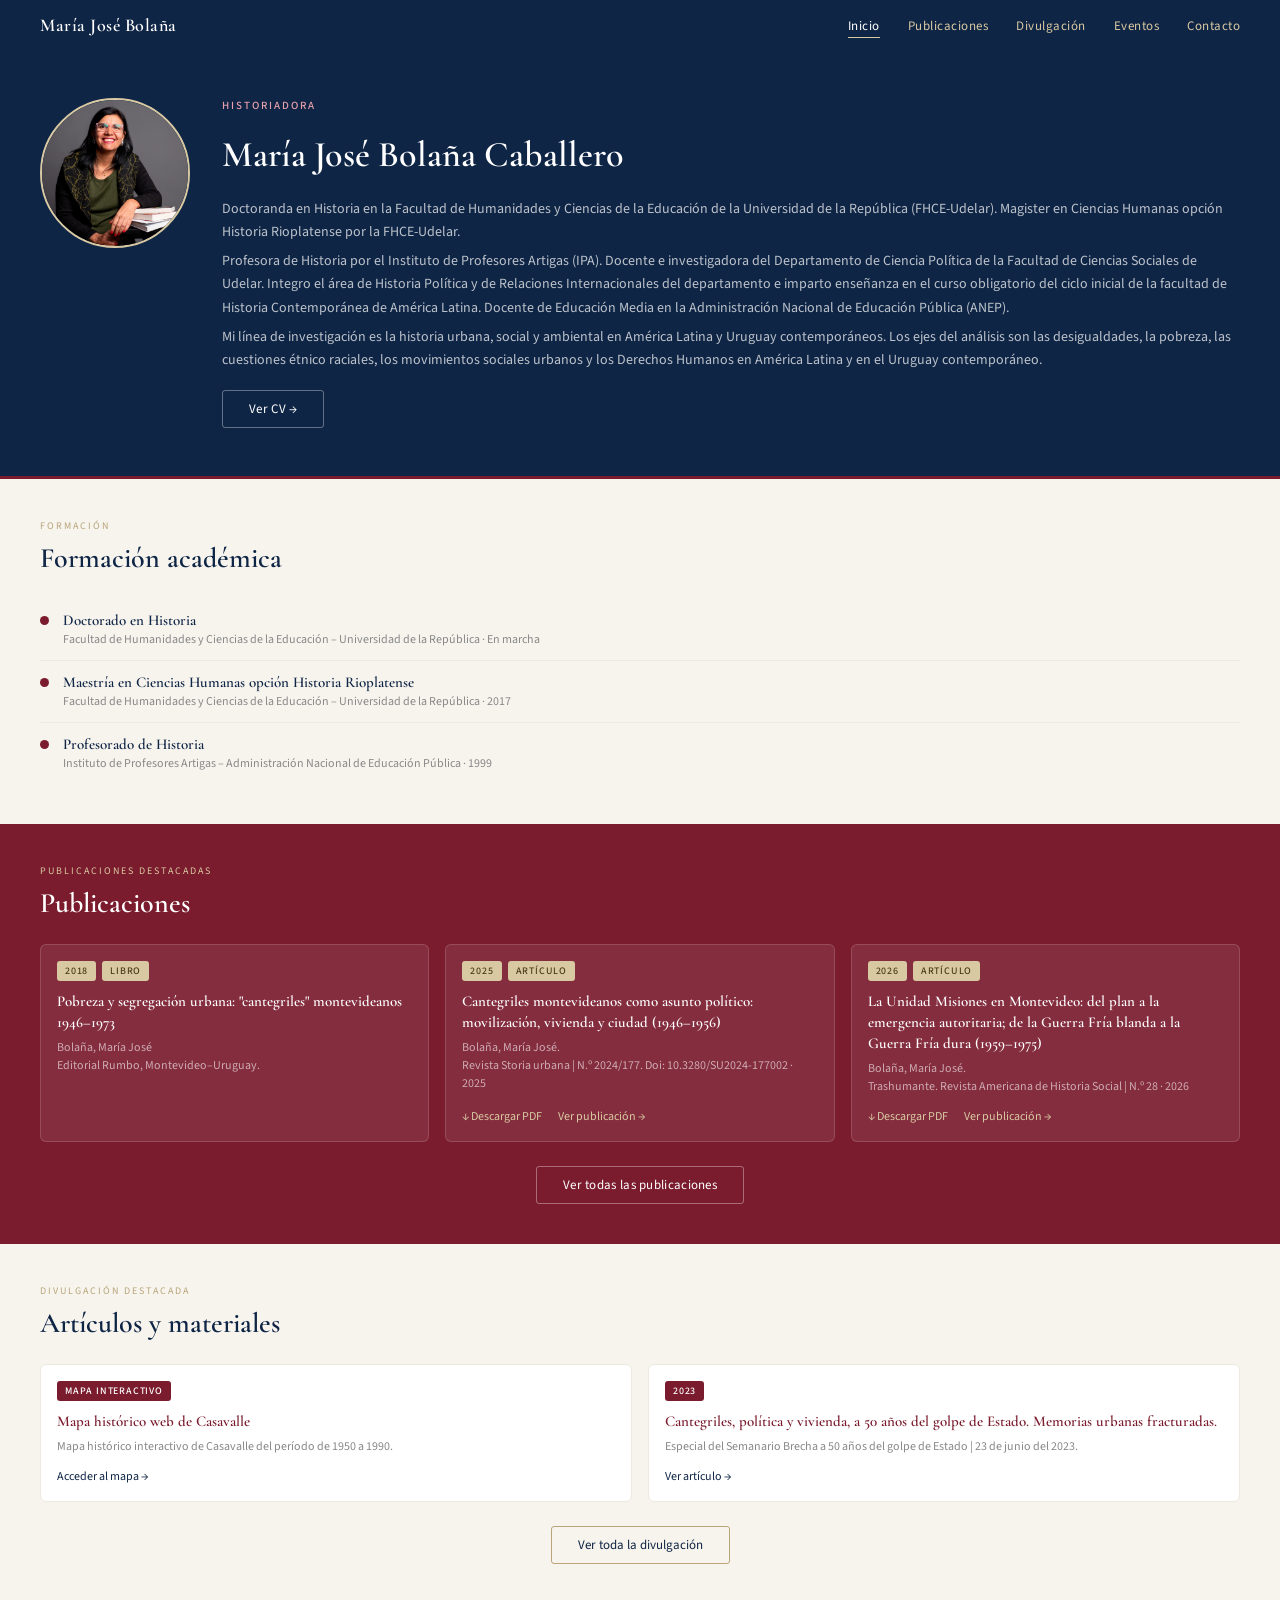
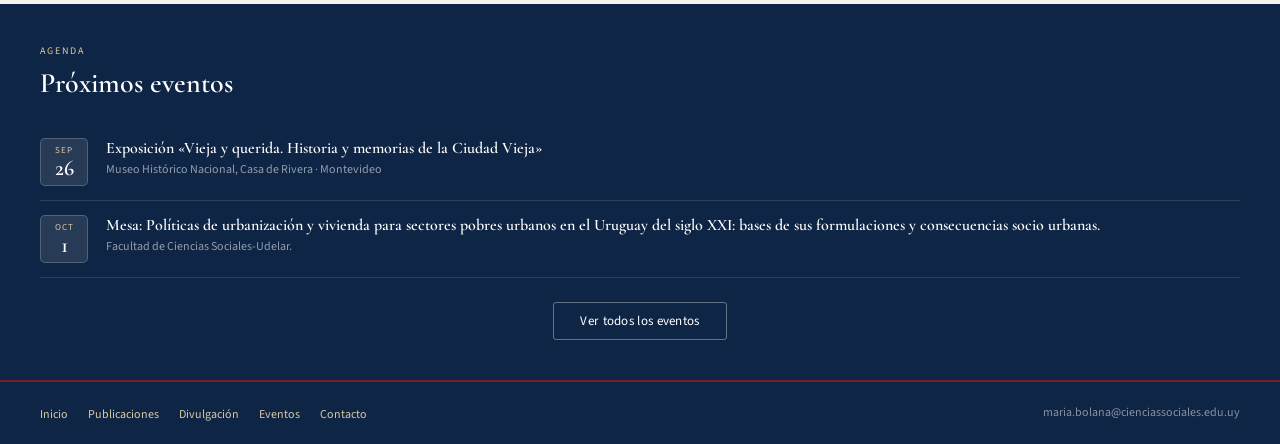
==== commit 21266abf: "agrego evento y correcciones de titulos" ====
--- a/index.html
+++ b/index.html
@@ -176,8 +176,17 @@
       <div class="ev">
         <div class="ev-fecha"><span class="mes">sep</span><span class="dia">26</span></div>
         <div class="ev-info">
-          <h4>Inauguración de la exposición «Vieja querida historia: memorias de la ciudad»</h4>
+          <h4>Exposición «Vieja y querida. Historia y memorias de la Ciudad Vieja»</h4>
           <p>Museo Histórico Nacional, Casa de Rivera · Montevideo</p>
+        </div>
+      </div>
+
+      <div class="ev">
+        <div class="ev-fecha"><span class="mes">oct</span><span class="dia">1</span></div>
+        <div class="ev-info">
+          <h4>Mesa: Políticas de urbanización y vivienda para sectores pobres urbanos en el Uruguay del siglo XXI: bases de sus formulaciones y consecuencias socio urbanas.</h4>
+          <p class="ev-lugar">Facultad de Ciencias Sociales-Udelar.</p>
+          <p></p>
         </div>
       </div>
 
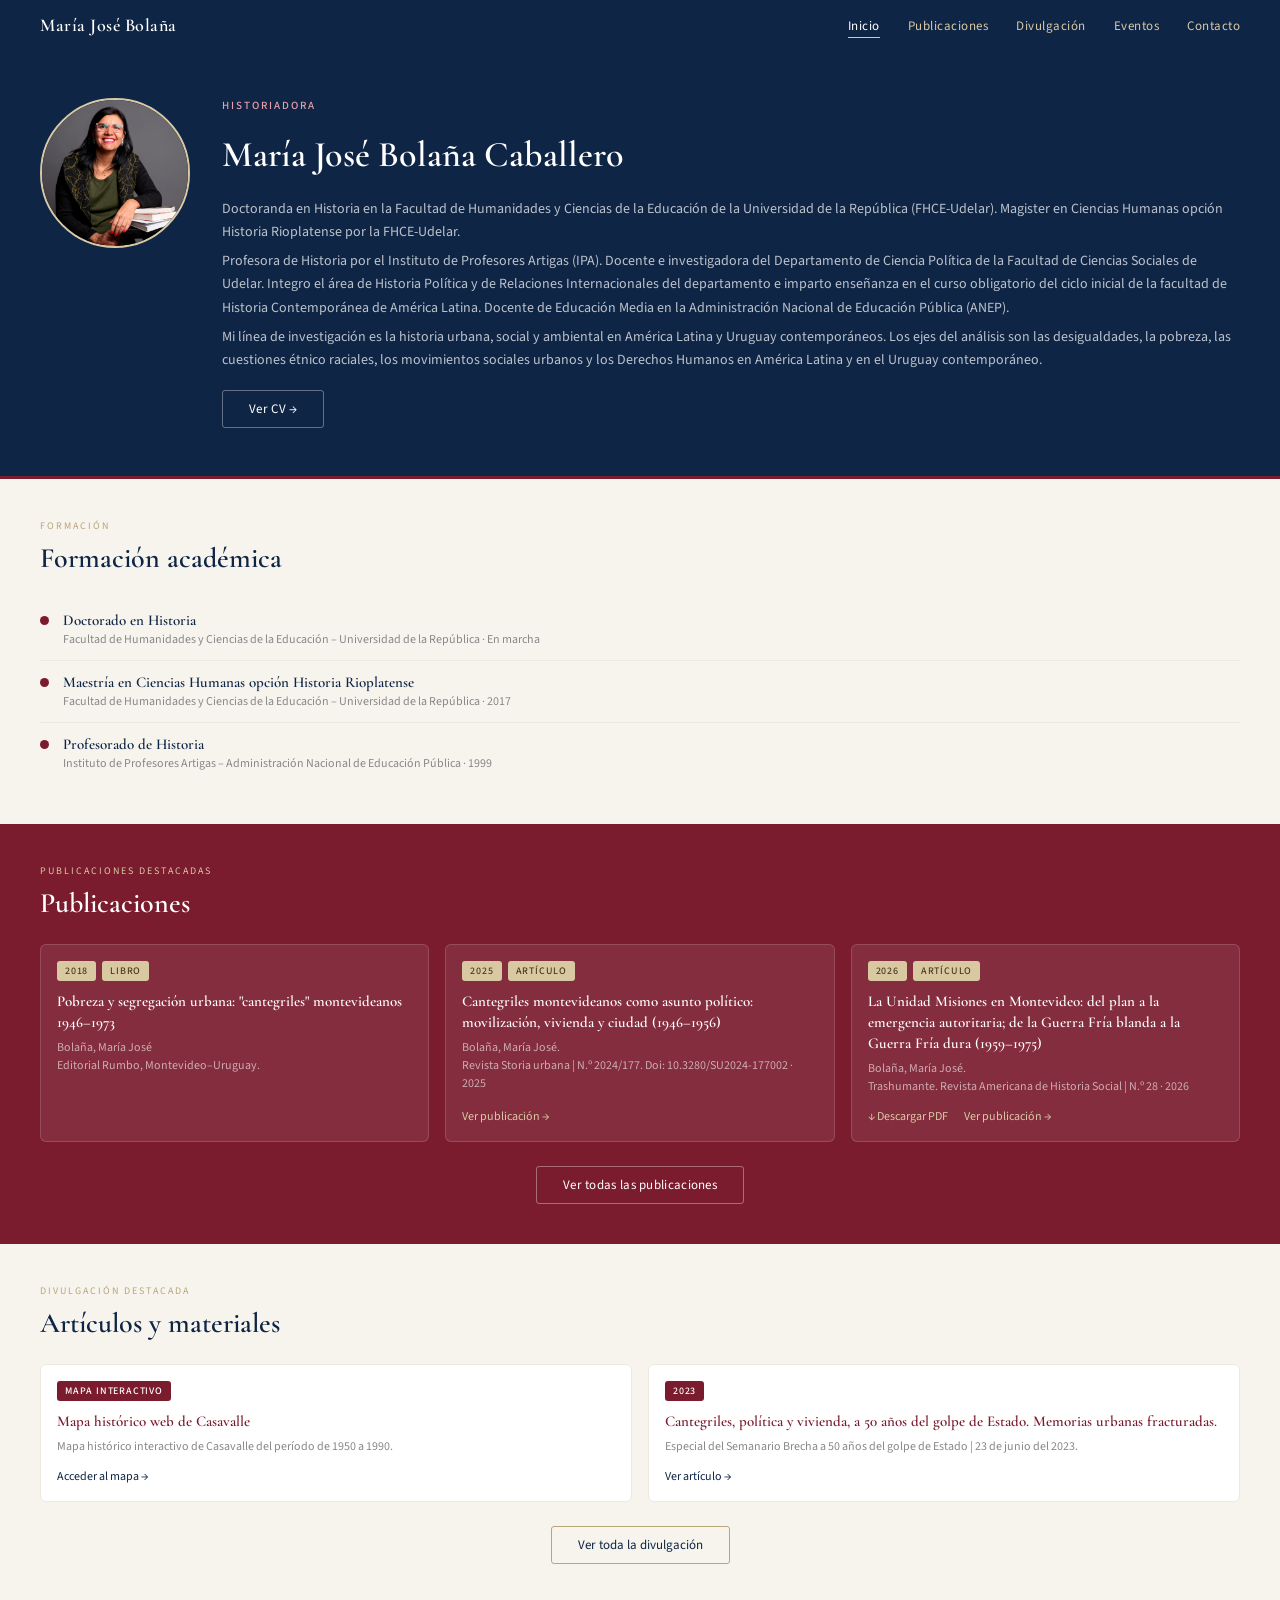
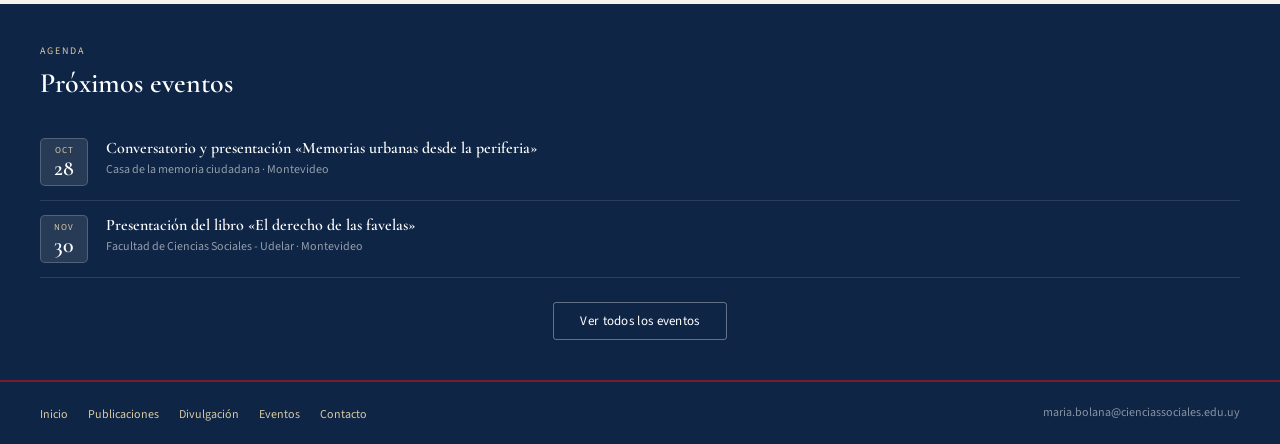
==== commit 81829731: "actualizo eventos nuevos" ====
--- a/index.html
+++ b/index.html
@@ -6,11 +6,12 @@
   <title>María José Bolaña</title>
 
   <!-- SEO y vista previa al compartir -->
-  <meta name="description" content="María José Bolaña, historiadora.">
+  <meta name="description" content="María José Bolaña. Doctoranda en Historia en la Facultad de Humanidades y Ciencias de la Educación de la Universidad de la República (FHCE-Udelar). Magister en Ciencias Humanas opción Historia Rioplatense por la FHCE-Udelar.">
   <meta name="keywords" content="maría josé bolaña, historiadora, montevideo, uruguay, publicaciones, artículos, eventos, contacto, facultad de ciencias sociales, universidad de la república, udelar, historia">
   <meta property="og:title" content="María José Bolaña">
-  <meta property="og:description" content="María José Bolaña, historiadora.">
+  <meta property="og:description" content="María José Bolaña. Doctoranda en Historia en la Facultad de Humanidades y Ciencias de la Educación de la Universidad de la República (FHCE-Udelar). Magister en Ciencias Humanas opción Historia Rioplatense por la FHCE-Udelar.">
   <meta property="og:image" content="https://mariajosebolana.netlify.app/assets/perfil-mariajose.jpeg">
+  <meta name="google-site-verification" content="9nA4LfUQbrpH8FGoXHZjadiaDSAkVesVZIEacCfCP_A" />
 
   <link rel="icon" href="favicon.ico" type="image/x-icon">
   <link rel="stylesheet" href="./css/styles.css">
@@ -105,7 +106,6 @@
           <p>Bolaña, María José.</p>
           <p>Revista Storia urbana | N.º 2024/177. Doi: 10.3280/SU2024-177002 · 2025</p>
           <div class="card-acciones">
-            <a class="art-link-crema" href="./assets/Articulo-Cantegriles.pdf" download>↓ Descargar PDF</a>
             <a href="https://www.francoangeli.it/riviste/articolo/77401" target="_blank" rel="noopener">Ver publicación →</a>
           </div>
         </div>
@@ -174,18 +174,18 @@
       -->
 
       <div class="ev">
-        <div class="ev-fecha"><span class="mes">sep</span><span class="dia">26</span></div>
+        <div class="ev-fecha"><span class="mes">oct</span><span class="dia">28</span></div>
         <div class="ev-info">
-          <h4>Exposición «Vieja y querida. Historia y memorias de la Ciudad Vieja»</h4>
-          <p>Museo Histórico Nacional, Casa de Rivera · Montevideo</p>
+          <h4>Conversatorio y presentación «Memorias urbanas desde la periferia»</h4>
+          <p>Casa de la memoria ciudadana · Montevideo</p>
         </div>
       </div>
 
       <div class="ev">
-        <div class="ev-fecha"><span class="mes">oct</span><span class="dia">1</span></div>
+        <div class="ev-fecha"><span class="mes">nov</span><span class="dia">30</span></div>
         <div class="ev-info">
-          <h4>Mesa: Políticas de urbanización y vivienda para sectores pobres urbanos en el Uruguay del siglo XXI: bases de sus formulaciones y consecuencias socio urbanas.</h4>
-          <p class="ev-lugar">Facultad de Ciencias Sociales-Udelar.</p>
+          <h4>Presentación del libro «El derecho de las favelas»</h4>
+          <p class="ev-lugar">Facultad de Ciencias Sociales - Udelar · Montevideo</p>
           <p></p>
         </div>
       </div>
